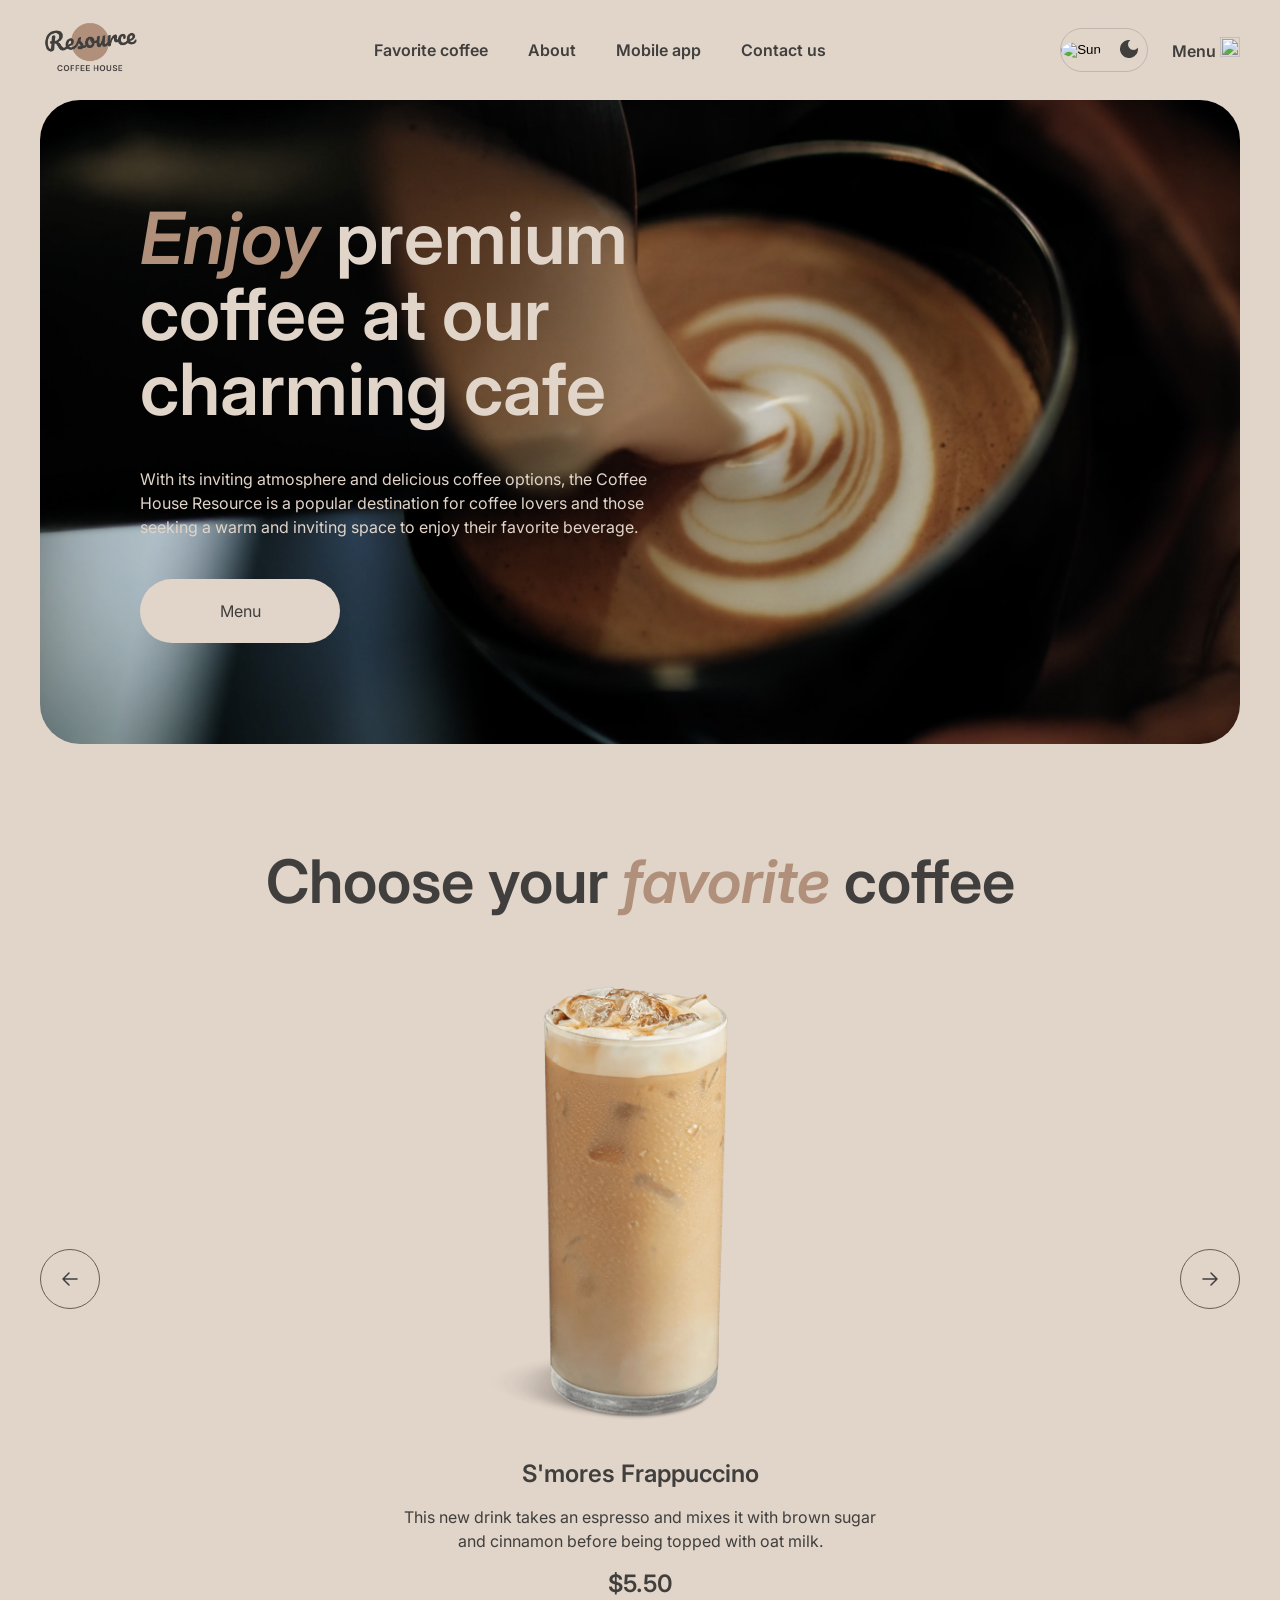
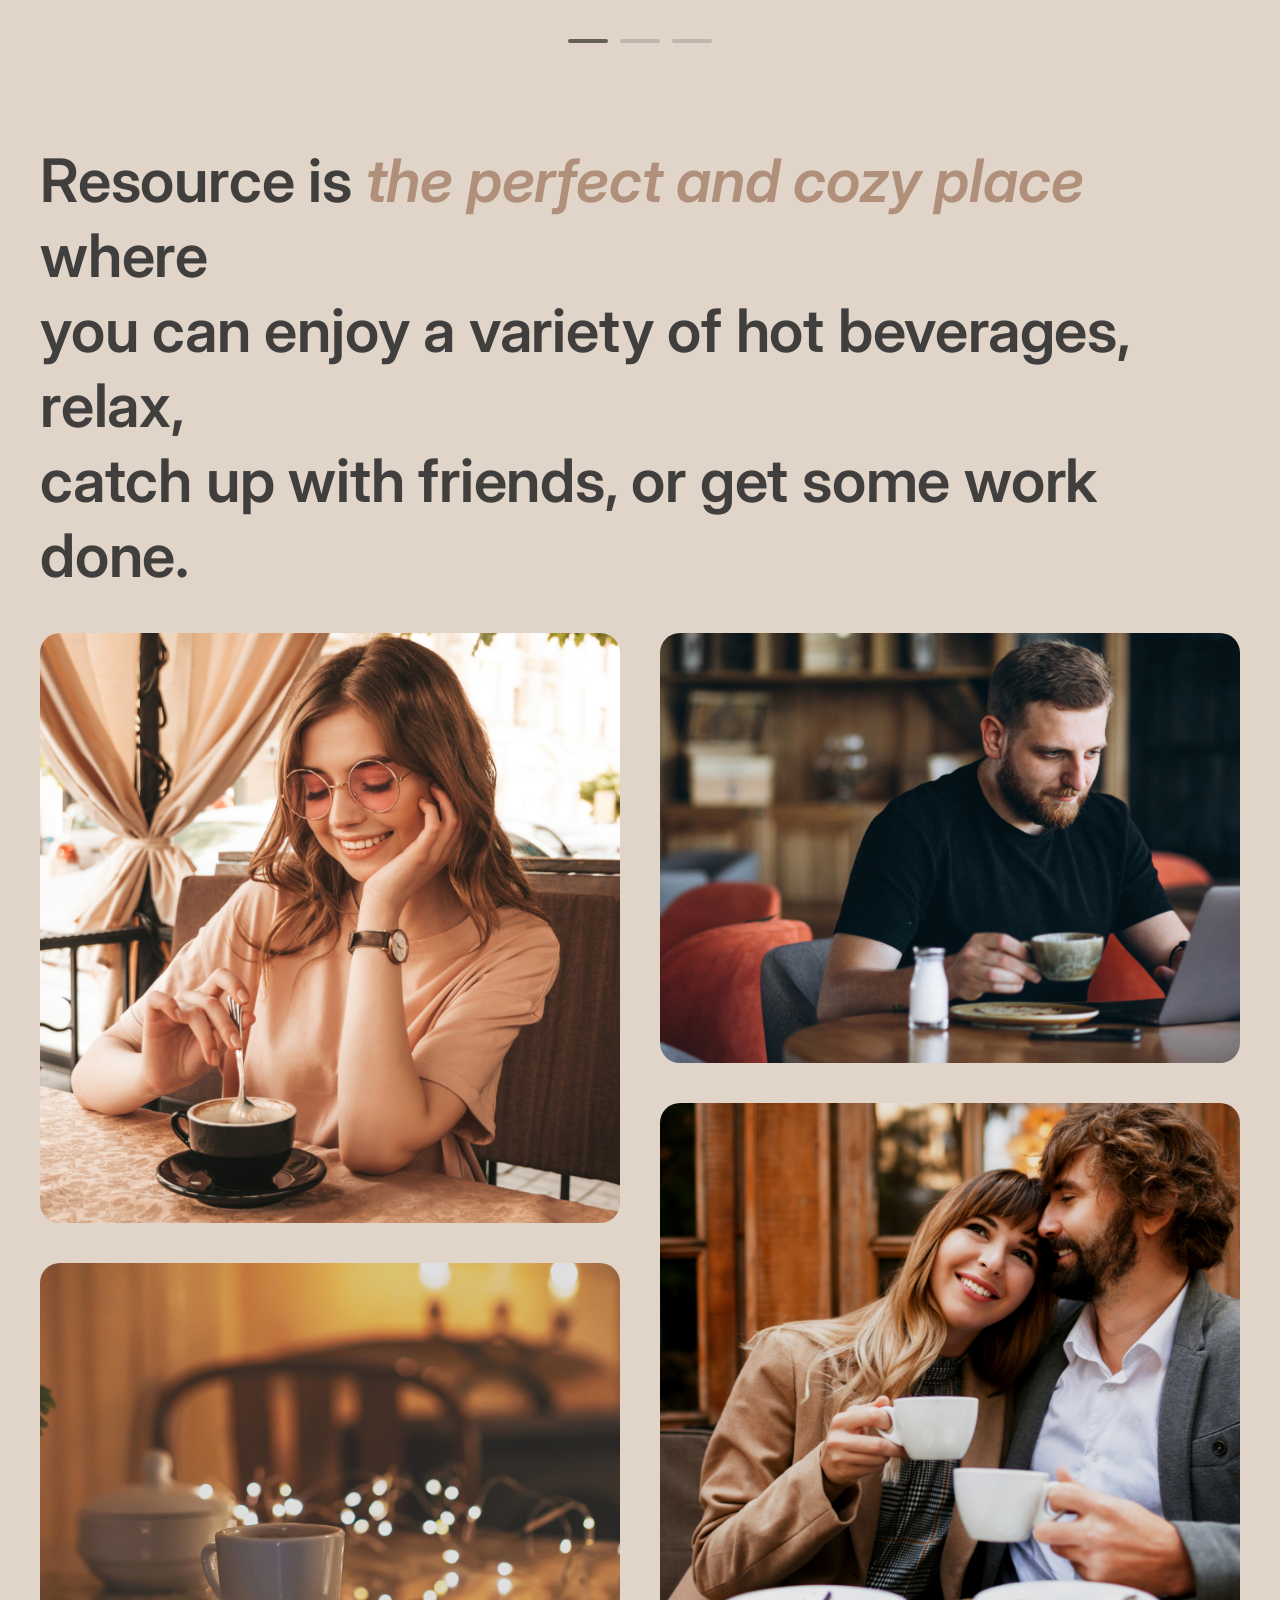
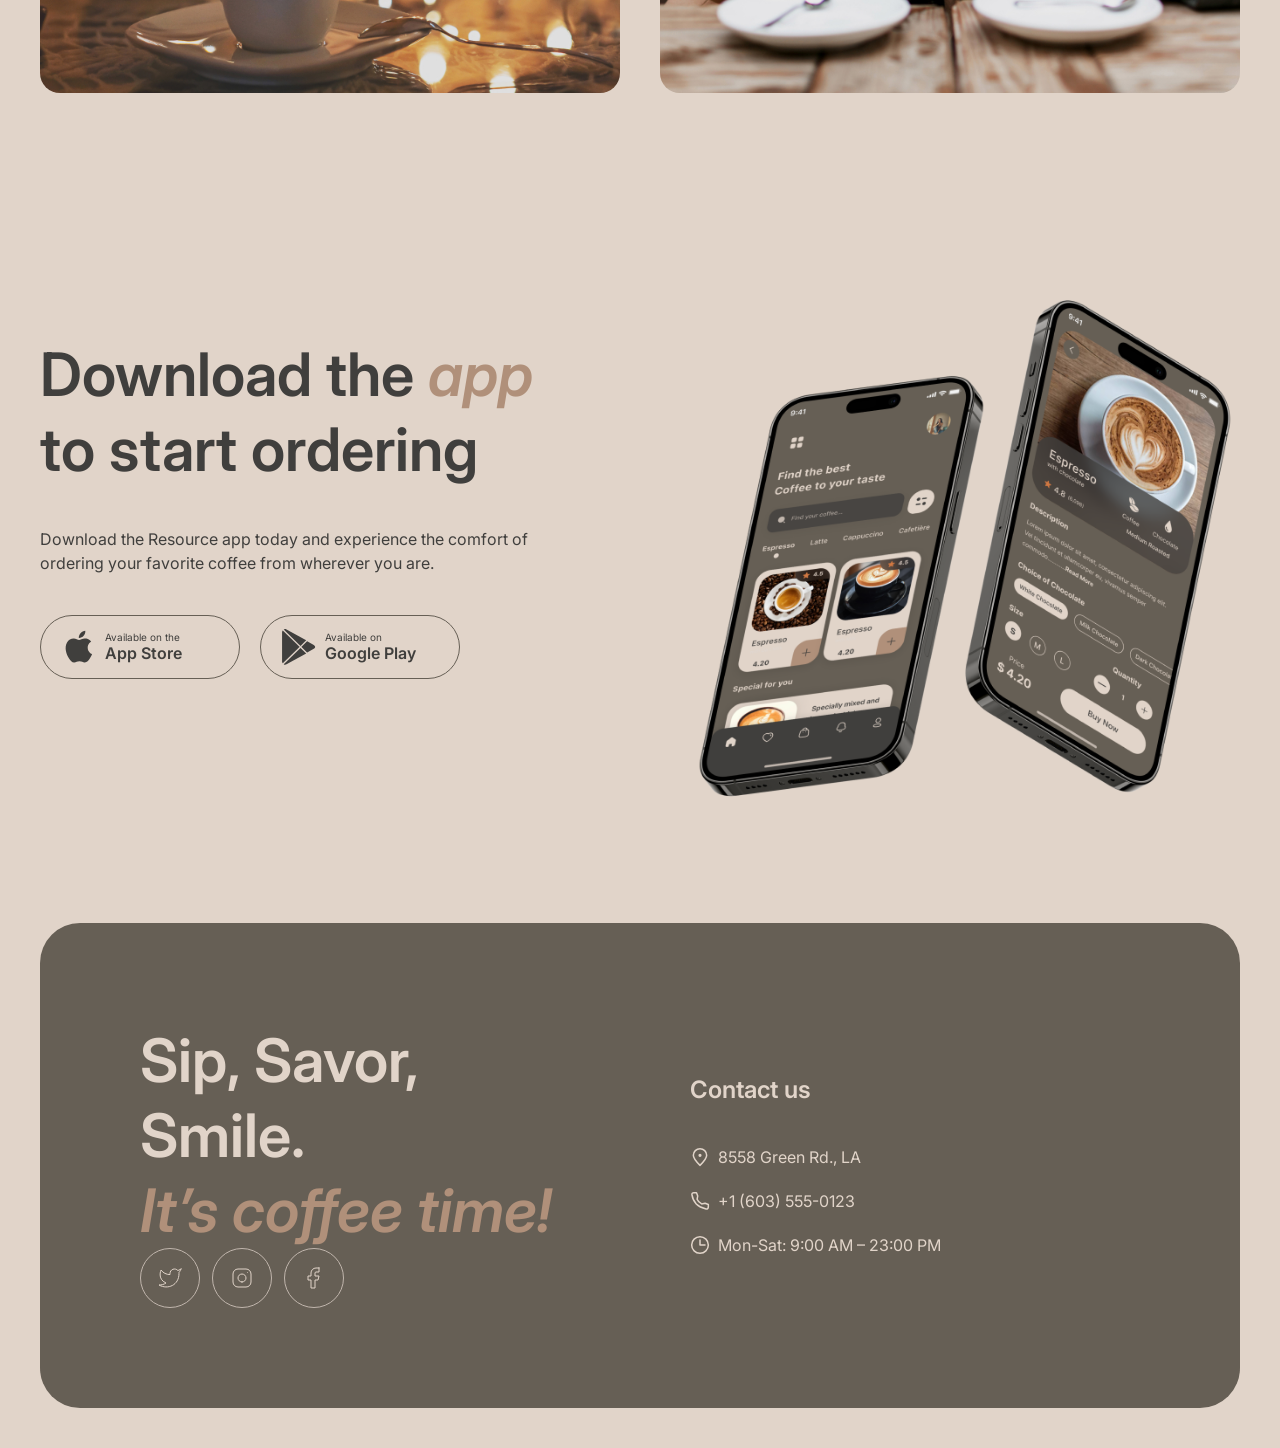
==== index.html @ 25ad3a17 "verstka, light & dark, 1440, 768, 380," ====
<!DOCTYPE html>
<html lang="en">
<head>
  <meta charset="UTF-8">
  <meta name="viewport" content="width=device-width, initial-scale=1.0">
  <link rel="preconnect" href="https://fonts.googleapis.com">
  <link rel="preconnect" href="https://fonts.gstatic.com" crossorigin>
  <link
    href="https://fonts.googleapis.com/css2?family=Inter:wght@300;400;500;600;700&display=swap"
    rel="stylesheet"
  >
  <link rel="stylesheet" href="style.css">
  <link rel="icon" href="assets/favicon.ico" type="image/x-icon">
  <title>Coffee House</title>
</head>

<body>
  <header class="header">
    <div class="container header__container">
      <a class="header__logo" href="#">
        <img src="assets/logo.png" alt="Coffee House logo">
      </a>

      <nav class="header__nav">
        <ul class="header__menu">
          <li class="header__menu-item">
            <a class="header__menu-link" href="#favorite">Favorite coffee</a>
          </li>
          <li class="header__menu-item">
            <a class="header__menu-link" href="#about">About</a>
          </li>
          <li class="header__menu-item">
            <a class="header__menu-link" href="#mobile-app">Mobile app</a>
          </li>
          <li class="header__menu-item">
            <a class="header__menu-link" href="#contacts">Contact us</a>
          </li>
        </ul>
      </nav>

      <div class="header__actions">
        <button class="theme-switcher" type="button" aria-label="Switch color theme">
          <span class="theme-switcher__sun">
            <img src="assets/sun.png" alt="Sun">
          </span>
          <span class="theme-switcher__moon">
            <img src="assets/moon.png" alt="Moon">
          </span>
        </button>

        <a class="menu-link" href="menu.html">
          <span>Menu</span>
          <span class="menu-link__icon">
            <img src="assets/coffee-cup.png" alt="">
          </span>
        </a>

        <button class="header__burger" type="button" aria-label="Toggle menu">
          <span class="header__burger-line"></span>
          <span class="header__burger-line"></span>
        </button>
      </div>
    </div>
  </header>

  <main>
    <div class="main_container">
      <section class="hero-section">
        <div class="hero-section__content">
          <h1 class="hero-section__title">
            <span class="hero-section__line">
              <span class="hero-section__accent">Enjoy</span> premium
            </span>
            <span class="hero-section__line">coffee at our</span>
            <span class="hero-section__line">charming cafe</span>
          </h1>

          <p class="hero-section__description">
            With its inviting atmosphere and delicious coffee options, the Coffee House
            Resource is a popular destination for coffee lovers and those seeking a warm
            and inviting space to enjoy their favorite beverage.
          </p>

          <a class="hero-section__button" href="#menu">
            <span class="hero-section__button-text">Menu</span>
            <span class="hero-section__button-icon">
              <img src="assets/coffee-cup.png" alt="">
            </span>
          </a>
        </div>
      </section>

      <section class="favorite-coffee" id="favorite">
        <h2 class="favorite-coffee__title">
          Choose your
          <span class="favorite-coffee__accent">favorite</span>
          coffee
        </h2>

        <div class="favorite-coffee__slider">
          <button
            class="favorite-coffee__arrow favorite-coffee__arrow--prev"
            type="button"
            aria-label="Previous coffee"
          >
            <svg
              class="favorite-coffee__arrow-icon"
              width="24"
              height="24"
              viewBox="0 0 24 24"
              fill="none"
              xmlns="http://www.w3.org/2000/svg"
              aria-hidden="true"
            >
              <path
                d="M19 12H5M11 18L5 12L11 6"
                stroke="currentColor"
                stroke-width="1.5"
                stroke-linecap="round"
                stroke-linejoin="round"
              />
            </svg>
          </button>

          <article class="favorite-coffee__card">
            <img
              class="favorite-coffee__image"
              src="assets/coffee-slider-1.png"
              alt="S'mores Frappuccino"
            >

            <div class="favorite-coffee__info">
              <h3 class="favorite-coffee__name">S'mores Frappuccino</h3>

              <p class="favorite-coffee__description">
                This new drink takes an espresso and mixes it with brown sugar and
                cinnamon before being topped with oat milk.
              </p>

              <p class="favorite-coffee__price">$5.50</p>
            </div>
          </article>

          <button
            class="favorite-coffee__arrow favorite-coffee__arrow--next"
            type="button"
            aria-label="Next coffee"
          >
            <svg
              class="favorite-coffee__arrow-icon"
              width="24"
              height="24"
              viewBox="0 0 24 24"
              fill="none"
              xmlns="http://www.w3.org/2000/svg"
              aria-hidden="true"
            >
              <path
                d="M5 12H19M13 18L19 12L13 6"
                stroke="currentColor"
                stroke-width="1.5"
                stroke-linecap="round"
                stroke-linejoin="round"
              />
            </svg>
          </button>
        </div>

        <div class="favorite-coffee__pagination">
          <button
            class="favorite-coffee__pagination-item favorite-coffee__pagination-item--active"
            type="button"
            aria-label="Show first coffee"
          ></button>
          <button
            class="favorite-coffee__pagination-item"
            type="button"
            aria-label="Show second coffee"
          ></button>
          <button
            class="favorite-coffee__pagination-item"
            type="button"
            aria-label="Show third coffee"
          ></button>
        </div>
      </section>

      <section class="about" id="about">
        <div class="container about__container">
          <h2 class="about__title">
            <span class="about__title-line">
              Resource is
              <span class="about__accent">the perfect and cozy place</span>
              where
            </span>
            <span class="about__title-line">
              you can enjoy a variety of hot beverages, relax,
            </span>
            <span class="about__title-line">
              catch up with friends, or get some work done.
            </span>
          </h2>

          <div class="about__gallery">
            <div class="about__column about__column--left">
              <div class="about__image-wrapper about__image-wrapper--large">
                <img
                  class="about__image"
                  src="assets/about-1.jpg"
                  alt="Woman enjoying coffee"
                >
              </div>

              <div class="about__image-wrapper about__image-wrapper--small">
                <img
                  class="about__image"
                  src="assets/about-2.jpg"
                  alt="Coffee cup on a table"
                >
              </div>
            </div>

            <div class="about__column about__column--right">
              <div class="about__image-wrapper about__image-wrapper--small">
                <img
                  class="about__image"
                  src="assets/about-3.jpg"
                  alt="Man enjoying coffee"
                >
              </div>

              <div class="about__image-wrapper about__image-wrapper--large">
                <img
                  class="about__image"
                  src="assets/about-4.jpg"
                  alt="People enjoying coffee"
                >
              </div>
            </div>
          </div>
        </div>
      </section>

      <section class="mobile-app" id="mobile-app">
        <div class="container mobile-app__container">
          <div class="mobile-app__content">
            <h2 class="mobile-app__title">
              <span class="mobile-app__title-line">
                Download the
                <span class="mobile-app__accent">app</span>
              </span>
              <span class="mobile-app__title-line">
                to start ordering
              </span>
            </h2>

            <p class="mobile-app__description">
              Download the Resource app today and experience the comfort of ordering
              your favorite coffee from wherever you are.
            </p>

            <div class="mobile-app__buttons">
              <a
                class="mobile-app__button"
                href="#"
                aria-label="Download Resource app on the App Store"
              >
                <span class="mobile-app__button-icon">
                  <img src="assets/app-store.svg" alt="">
                </span>

                <span class="mobile-app__button-text">
                  <span class="mobile-app__button-label">Available on the</span>
                  <span class="mobile-app__button-store">App Store</span>
                </span>
              </a>

              <a
                class="mobile-app__button"
                href="#"
                aria-label="Download Resource app on Google Play"
              >
                <span class="mobile-app__button-icon">
                  <img src="assets/google-play.svg" alt="">
                </span>

                <span class="mobile-app__button-text">
                  <span class="mobile-app__button-label">Available on</span>
                  <span class="mobile-app__button-store">Google Play</span>
                </span>
              </a>
            </div>
          </div>

          <div class="mobile-app__image-wrapper">
            <img
              class="mobile-app__image"
              src="assets/mobile-screens.png"
              alt="Resource Coffee House mobile app screens"
            >
          </div>
        </div>
      </section>
    </div>
  </main>

  <footer class="footer" id="contacts">
    <div class="container footer__container">
      <div class="footer__offer">
        <h2 class="footer__title">
          Sip, Savor, Smile.
          <span class="footer__accent">It’s coffee time!</span>
        </h2>

        <ul class="footer__socials">
          <li class="footer__social-item">
            <a
              class="footer__social-link"
              href="twitter.com"
              aria-label="Resource Coffee House on Twitter"
            >
              <img src="assets/twitter.svg" alt="">
            </a>
          </li>

          <li class="footer__social-item">
            <a
              class="footer__social-link"
              href="instagram.com"
              aria-label="Resource Coffee House on Instagram"
            >
              <img src="assets/instagram.svg" alt="">
            </a>
          </li>

          <li class="footer__social-item">
            <a
              class="footer__social-link"
              href="facebook.com"
              aria-label="Resource Coffee House on Facebook"
            >
              <img src="assets/facebook.svg" alt="">
            </a>
          </li>
        </ul>
      </div>

      <div class="footer__contacts">
        <h3 class="footer__contacts-title">Contact us</h3>

        <address class="footer__contacts-list">
          <a
            class="footer__contact-link"
            href="https://maps.google.com/?q=8558+Green+Rd,+LA"
            target="_blank"
            rel="noopener noreferrer"
          >
            <span class="footer__contact-icon">
              <img src="assets/pin-alt.svg" alt="">
            </span>
            <span>8558 Green Rd., LA</span>
          </a>

          <a class="footer__contact-link" href="tel:+16035550123">
            <span class="footer__contact-icon">
              <img src="assets/phone.svg" alt="">
            </span>
            <span>+1 (603) 555-0123</span>
          </a>

          <p class="footer__contact-link">
            <span class="footer__contact-icon">
              <img src="assets/clock.svg" alt="">
            </span>
            <span>Mon-Sat: 9:00 AM – 23:00 PM</span>
          </p>
        </address>
      </div>
    </div>
  </footer>

  <script src="main.js"></script>
</body>
</html>
---- style.css ----
* {
  margin: 0;
  padding: 0;
  box-sizing: border-box;
}
html {
  scroll-behavior: smooth;
}

body {
  font-family: "Inter", sans-serif;
  font-weight: 400;
  line-height: 1.5;
  color: #111;
  background-color: #E1D4C9;
  color: #403F3D;
  margin: 0 auto;
}
.header__logo img{
    width: 100px;
    height: 60px;

}
.header__container{
    max-width: 1360px;
    margin: 0 auto;
    display: flex;
    align-items: center;
    justify-content: space-between;
    min-height: 100px;
    gap: 16px;
}
.header__menu {
  display: flex;
  align-items: center;
  gap: 40px;
  margin: 0;
  padding: 0;
  list-style: none;
}
.header__menu-link, .menu-link {
  color: #403f3d;
  text-decoration: none;
  font-size: 16px;
  position: relative;
  font-weight: 600;
}
.header__menu-link::after,
.menu-link::after {
  position: absolute;
  bottom: -6px;
  left: 0;
  width: 100%;
  height: 2px;
  background-color: #403f3d;
  content: "";
  transform: scaleX(0);
  transform-origin: left;
  transition: transform 0.5s ease;
}

.header__menu-link:hover::after,
.menu-link:hover::after {
  transform: scaleX(1);
}
.header__actions{
    display: flex;
    justify-content: center;
    align-items: center;
    gap: 24px;
}
.theme-switcher__sun img, 
.theme-switcher__moon img{
    width: 36px;
    height: 36px;
    border-radius: 50%;
}
.theme-switcher{
    background-color: inherit;
    border-radius: 100px;
    border: 1px #C1B6AD solid;
    width: 88px;
    height: 44px;
    display: flex;
    justify-content: center;
    align-items: center;
    cursor: pointer;
    gap: 10px;
}
.theme-switcher:hover .theme-switcher__moon {
  background-color: #665f55;
  border-radius: 100px;
}
.menu-link__icon img {
  width: 20px;
  height: 20px;
  object-fit: contain;
}
.header__burger {
  display: none;
  width: 44px;
  height: 44px;
  padding: 10px;
  border: none;
  background-color: transparent;
  cursor: pointer;
}

.header__burger-line {
  display: block;
  width: 24px;
  height: 2px;
  margin: 5px 0;
  background-color: #403f3d;
  transition: transform 0.3s ease, opacity 0.3s ease;
}
@media (max-width: 1439px) {
     body {
    padding: 0 40px;
  }
}
@media (max-width: 768px) {
  body {
    padding-top: 30px;
  }

  .header__container {
    position: relative;
    min-height: 72px;
  }

  .header__nav {
    display: none;
  }

  .header__burger {
    display: block;
    width: 44px;
    height: 44px;
    padding: 0;
    border: 1px solid #665f55;
    border-radius: 50%;
    background-color: transparent;
    cursor: pointer;
  }

  .header__burger-line {
    display: block;
    width: 16px;
    height: 2px;
    margin: 4px auto;
    border-radius: 2px;
    background-color: #403f3d;
  }

  .header__actions {
    gap: 16px;
  }

  .header__nav.header__nav--open {
    position: absolute;
    display: block;
    top: 100%;
    z-index: 10;
    padding: 24px;
    background-color: #e1d4c9;
  }

  .header__menu {
    flex-direction: column;
    align-items: flex-start;
    gap: 20px;
  }

  .header__menu-link {
    font-size: 16px;
  }

  .menu-link {
    display: none;
  }
}

@media (max-width: 750px) {
  body {
    padding: 50px 16px 0;
  }
}

@media (max-width: 400px) {
  body {
    padding-top: 15px !important;
  }
}
.main_container{
    max-width: 1360px;
    margin: 0 auto;
}
.hero-section{
    background: url(assets/img-hero.jpg) ;
    max-width: 1360px;
    height: 644px;
    background-position: center;
  background-size: cover;
  background-repeat: no-repeat;
  border-radius: 40px;
}
.hero-section__content {
  max-width: 530px;
  padding-top: 100px;
  margin-left: 100px;
  color: #e1d4c9;
}
.hero-section__title {
  margin: 0 0 40px;
  font-size: 72px;
  font-weight: 600;
  line-height: 1.05;
}
.hero-section__line {
  display: block;
}

.hero-section__accent {
  color: #b0907a;
  font-style: italic;
}

.hero-section__description {
  max-width: 530px;
  margin: 0 0 40px;
  color: #e1d4c9;
  font-size: 16px;
  line-height: 1.5;
  letter-spacing: 0,2;
}

.hero-section__button {
  display: inline-flex;
  align-items: center;
  justify-content: center;
  min-width: 200px;
  min-height: 64px;
  padding: 0 24px;
  border-radius: 32px;
  color: #403f3d;
  background-color: #e1d4c9;
  font-size: 16px;
  text-decoration: none;
  transition: 0.3s ease;
}
.hero-section__button-icon {
  display: flex;
  align-items: center;
  justify-content: center;
  width: 0;
  opacity: 0;
  overflow: hidden;
  transition: width 0.3s ease, opacity 0.3s ease;
}

.hero-section__button-icon img {
  display: block;
  width: 22px;
  height: 20px;
  padding-left: 2px;
}

.hero-section__button:hover .hero-section__button-icon {
  width: 20px;
  opacity: 1;
}
@media (max-width: 768px) {
    .hero-section__content {
    padding-top: 100px;
    margin-left: 60px;
    }
}
@media (max-width: 630px) {
    .hero-section__content {
    padding-top: 60px;
    margin-left: 16px;
    }
    .hero-section__title{
    font-size: 58px;  
    }
}
@media (max-width: 440px) {
  .hero-section__title{
    font-size: 42px;  
  }
  .hero-section {
    height: 552px;
  }
  .main_container{
    padding-top: 10px;
  }

    
}
.favorite-coffee {
  padding: 100px 0;
}

.favorite-coffee__title {
  margin: 0 0 40px;
  color: #403f3d;
  font-size: 60px;
  font-weight: 600;
  line-height: 1.25;
  text-align: center;
}

.favorite-coffee__accent {
  color: #b0907a;
  font-style: italic;
}

.favorite-coffee__slider {
  display: flex;
  align-items: center;
  justify-content: space-between;
  width: 100%;
  max-width: 1360px;
  margin: 0 auto;
}

.favorite-coffee__card {
  flex-grow: 1;
  max-width: 480px;
  margin: 0 20px;
}

.favorite-coffee__card {
  display: flex;
  flex-direction: column;
  align-items: center;
  width: 480px;
  text-align: center;
}

.favorite-coffee__image {
  display: block;
  width: 480px;
  height: 480px;
  margin-bottom: 20px;
  object-fit: cover;
  border-radius: 50%;
}

.favorite-coffee__info {
  display: flex;
  flex-direction: column;
  align-items: center;
}

.favorite-coffee__name {
  margin: 0 0 16px;
  color: #403f3d;
  font-size: 24px;
  font-weight: 600;
  line-height: 1.25;
}

.favorite-coffee__description {
  max-width: 480px;
  margin: 0 0 16px;
  color: #403f3d;
  font-size: 16px;
  line-height: 1.5;
}

.favorite-coffee__price {
  margin: 0;
  color: #403f3d;
  font-size: 24px;
  font-weight: 600;
  line-height: 1.25;
}

.favorite-coffee__arrow {
  display: flex;
  align-items: center;
  justify-content: center;

  width: 60px;
  height: 60px;
  padding: 0;
  border: 1px solid #665f55;
  border-radius: 50%;
  color: #403f3d;
  background-color: transparent;
  cursor: pointer;

  transition: color 0.3s ease, background-color 0.3s ease;
}

.favorite-coffee__arrow:hover {
  color: #e1d4c9;
  background-color: #665f55;
}

.favorite-coffee__pagination {
  display: flex;
  justify-content: center;
  gap: 12px;
  margin-top: 40px;
}

.favorite-coffee__pagination-item {
  width: 40px;
  height: 4px;
  padding: 0;
  border: 0;
  border-radius: 100px;
  background-color: #c1b6ad;
  cursor: pointer;
}

.favorite-coffee__pagination-item--active {
  background-color: #665f55;
}
@media (max-width: 760px) {
  .favorite-coffee__arrow {
    display: none;
  }
  .favorite-coffee__title{
    font-size: 32px;
  }
  .favorite-coffee__image {
    display: block;
    width: 348px;
    height: 348px;
}
.favorite-coffee__slider {
    display: block;
  }
  .favorite-coffee__card {
    width: 100%;
    margin: 0 auto;
  }
}


.about__container {
  max-width: 1360px;
  margin: 0 auto;
}

.about__title {
  margin: 0 0 40px;
  color: #403f3d;
  font-size: 60px;
  font-weight: 600;
  line-height: 1.25;
  letter-spacing: -0.2px;
}

.about__title-line {
  display: block;
}

.about__accent {
  color: #b0907a;
  font-style: italic;
}

.about__gallery {
  display: grid;
  grid-template-columns: repeat(2, 1fr);
  gap: 40px;
}

.about__column {
  display: flex;
  flex-direction: column;
  gap: 40px;
}

.about__image-wrapper {
  overflow: hidden;
  border-radius: 20px;
}

.about__image-wrapper--large {
  height: 590px;
}

.about__image-wrapper--small {
  height: 430px;
}

.about__image {
  display: block;
  width: 100%;
  height: 100%;
  object-fit: cover;
  transition: transform 0.5s ease;
}

.about__image-wrapper:hover .about__image {
  transform: scale(1.1);
}
@media (max-width: 1000px) {
  .about__image-wrapper--small {
    display: none;
  }

  .about__gallery {
    grid-template-columns: 1fr;
    gap: 40px;
  }

  .about__column {
    gap: 0;
  }
  .about__image-wrapper--large {
    height: 590px;
  }
}
@media (max-width: 700px) {
  .about__title {
    font-size: 32px;
    letter-spacing: 0.55px;
  }
}
.mobile-app {
  padding: 100px 0;
}

.mobile-app__container {
  display: grid;
  grid-template-columns: minmax(0, 1fr) minmax(0, 1fr);
  align-items: center;
  gap: 100px;
}

.mobile-app__content {
  max-width: 630px;
}

.mobile-app__title {
  margin: 0 0 40px;
  color: #403f3d;
  font-size: 60px;
  font-weight: 600;
  line-height: 1.25;
}

.mobile-app__title-line {
  display: block;
}

.mobile-app__accent {
  color: #b0907a;
  font-style: italic;
}

.mobile-app__description {
  max-width: 630px;
  margin: 0 0 40px;
  color: #403f3d;
  font-size: 16px;
  line-height: 1.5;
}

.mobile-app__buttons {
  display: flex;
  flex-wrap: wrap;
  gap: 20px;
}

.mobile-app__button {
  display: flex;
  align-items: center;
  gap: 8px;

  width: 200px;
  min-height: 64px;
  padding: 12px 20px;

  border: 1px solid #665f55;
  border-radius: 100px;

  color: #403f3d;
  background-color: transparent;
  text-decoration: none;

  transition: color 0.3s ease, background-color 0.3s ease;
}

.mobile-app__button-icon {
  display: flex;
  flex: 0 0 36px;
  align-items: center;
  justify-content: center;
}

.mobile-app__button-icon img {
  display: block;
  width: 36px;
  height: 36px;
}

.mobile-app__button-text {
  display: flex;
  flex-direction: column;
  align-items: flex-start;
}

.mobile-app__button-label {
  font-size: 10px;
  line-height: 1.4;
}

.mobile-app__button-store {
  font-size: 16px;
  font-weight: 600;
  line-height: 1.2;
}

.mobile-app__image-wrapper {
  display: flex;
  align-items: flex-end;
  justify-content: center;
  min-height: 630px;
  overflow: hidden;
}

.mobile-app__image {
  display: block;
  width: 100%;
  max-width: 630px;
  height: auto;
  object-fit: contain;
}
.footer {
  padding: 0 0 40px;
}

.footer__container {
  display: grid;
  grid-template-columns: 1fr 1fr;
  gap: 100px;
  padding: 100px;
  border-radius: 40px;
  color: #e1d4c9;
  background-color: #665f55;
  max-width: 1360px;
  margin: 0 auto;
}

.footer__offer {
  display: flex;
  flex-direction: column;
  justify-content: space-between;
  min-height: 250px;
}

.footer__title {
  margin: 0;
  color: #e1d4c9;
  font-size: 60px;
  font-weight: 600;
  line-height: 1.25;
}

.footer__accent {
  display: block;
  color: #b0907a;
  font-style: italic;
}

.footer__socials {
  display: flex;
  gap: 12px;
  margin: 0;
  padding: 0;
  list-style: none;
}

.footer__social-link {
  display: flex;
  align-items: center;
  justify-content: center;

  width: 60px;
  height: 60px;
  border: 1px solid #c1b6ad;
  border-radius: 50%;
}

.footer__social-link img {
  width: 24px;
  height: 24px;
}

.footer__contacts {
  align-self: center;
}

.footer__contacts-title {
  margin: 0 0 40px;
  color: #e1d4c9;
  font-size: 24px;
  font-weight: 600;
  line-height: 1.25;
}

.footer__contacts-list {
  display: flex;
  flex-direction: column;
  gap: 20px;
  font-style: normal;
}

.footer__contact-link {
  display: flex;
  align-items: center;
  gap: 8px;

  margin: 0;
  color: #e1d4c9;
  font-size: 16px;
  font-style: normal;
  line-height: 1.5;
  text-decoration: none;
}

.footer__contact-icon {
  display: flex;
  flex: 0 0 20px;
  align-items: center;
  justify-content: center;
}
.mobile-app__button {
  transition: color 0.3s ease, background-color 0.3s ease;
}

.footer__contact-link {
  transition: text-decoration-color 0.3s ease;
}

.footer__social-link {
  transition: background-color 0.3s ease;
}

@media (max-width: 768px) {
  .footer__container {
    min-height: 600px;
    padding: 80px 40px;
    gap: 80px;
  }

  .footer__title {
    max-width: 600px;
  }

  .footer__socials {
    margin-top: 80px;
  }

  .footer__contacts-title {
    margin-bottom: 30px;
  }

  .footer__contacts-list {
    gap: 24px;
  }
}

@media (max-width: 1000px) {

  .mobile-app__container {
    grid-template-columns: 1fr;
    gap: 40px;
  }

  .mobile-app__content {
    max-width: 100%;
  }

  .mobile-app__image-wrapper {
    min-height: auto;
  }

  .mobile-app__image {
    display: block;
    width: 100%;
    max-width: 600px;
    margin: 0 auto;
  }

  .footer__container {
    grid-template-columns: 1fr;
    gap: 60px;
  }

  .footer__offer {
    min-height: auto;
    gap: 40px;
  }

  .footer__contacts {
    align-self: start;
  }
}

.footer__contact-icon img {
  display: block;
  width: 20px;
  height: 20px;
}
@media (max-width: 560px) {
  .mobile-app__title,
  .footer__title {
    font-size: 32px;
  }
  .footer__container {
    padding: 20px 16px;
}
}
@media (hover: hover) {
  .mobile-app__button:hover {
    color: #e1d4c9;
    background-color: #665f55;
  }
  .mobile-app__button:hover .mobile-app__button-icon img {
    filter: brightness(0) saturate(100%) invert(89%) sepia(13%)
      saturate(416%) hue-rotate(342deg) brightness(95%) contrast(88%);
  }

  .footer__contact-link:hover {
    text-decoration: underline;
    text-decoration-thickness: 1px;
    text-underline-offset: 4px;
  }

  .footer__social-link:hover {
    background-color: #e1d4c9;
  }
  .footer__social-link:hover img {
    filter: brightness(0) saturate(100%);
  }
}
@media (max-width: 768px) {
  .mobile-app__image {
    margin-top: 90px;
  }
}
.menu-page {
  padding: 60px 0 100px;
}

.container {
  max-width: 1360px;
  margin: 0 auto;
}

.menu-page__title {
  max-width: 800px;
  margin: 0 auto 40px;
  color: #403f3d;
  font-size: 60px;
  font-weight: 600;
  line-height: 1.25;
  text-align: center;
}

.menu-page__accent {
  color: #b0907a;
  font-style: italic;
}

.menu-page__tabs-wrapper {
  position: relative;
}

.menu-page__radio {
  position: absolute;
  width: 1px;
  height: 1px;
  margin: -1px;
  padding: 0;
  overflow: hidden;
  border: 0;
  clip: rect(0 0 0 0);
  clip-path: inset(50%);
  white-space: nowrap;
}

.menu-page__tabs {
  display: flex;
  justify-content: center;
  gap: 16px;
  margin-bottom: 40px;
}

.menu-page__tab {
  display: flex;
  align-items: center;
  gap: 8px;
  min-width: 110px;
  min-height: 48px;
  padding: 8px 16px;
  border: 1px solid #c1b6ad;
  border-radius: 100px;
  color: #403f3d;
  background-color: transparent;
  cursor: pointer;
  transition: color 0.3s ease, background-color 0.3s ease;
}

.menu-page__tab-icon {
  display: flex;
  flex-shrink: 0;
  align-items: center;
  justify-content: center;
  width: 28px;
  height: 28px;
  border-radius: 50%;
}

.menu-page__tab-icon img {
  display: block;
  width: 30px;
  height: 30px;
  object-fit: contain;
}

.menu-page__grid {
  display: none;
  grid-template-columns: repeat(4, 1fr);
  gap: 40px;
}

#coffee:checked ~ .menu-page__grid--coffee,
#tea:checked ~ .menu-page__grid--tea,
#dessert:checked ~ .menu-page__grid--dessert {
  display: grid;
}

#coffee:checked ~ .menu-page__tabs label[for="coffee"],
#tea:checked ~ .menu-page__tabs label[for="tea"],
#dessert:checked ~ .menu-page__tabs label[for="dessert"] {
  color: #e1d4c9;
  background-color: #665f55;
}

.product-card {
  overflow: hidden;
  border: 1px solid #c1b6ad;
  border-radius: 40px;
}

.product-card__image-wrapper {
  overflow: hidden;
  aspect-ratio: 1 / 1;
  border-radius: 40px;
}

.product-card__image {
  display: block;
  width: 100%;
  height: 100%;
  object-fit: cover;
  transition: transform 0.4s ease;
}

.product-card:hover .product-card__image {
  transform: scale(1.1);
}

.product-card__content {
  display: flex;
  flex-direction: column;
  min-height: 180px;
  padding: 20px;
}

.product-card__title {
  margin: 0 0 12px;
  color: #403f3d;
  font-size: 18px;
  font-weight: 600;
  line-height: 1.25;
}

.product-card__description {
  margin: 0 0 16px;
  color: #403f3d;
  font-size: 14px;
  line-height: 1.4;
}

.product-card__price {
  margin: auto 0 0;
  color: #403f3d;
  font-size: 18px;
  font-weight: 600;
}
@media (max-width: 1000px) {
  .menu-page__grid {
    grid-template-columns: repeat(2, 1fr);
    gap: 24px;
  }
}

@media (max-width: 700px) {
  .menu-page__title {
    font-size: 32px;
  }
}

@media (max-width: 560px) {

  .menu-page {
    padding: 40px 0 60px;
  }

  .menu-page__tabs {
    gap: 8px;
    margin-bottom: 24px;
  }

  .menu-page__tab {
    min-width: auto;
    padding: 8px 12px;
  }
}

@media (max-width: 380px) {

  .menu-page__title {
    margin-bottom: 24px;
    font-size: 28px;
  }

  .menu-page__tabs {
    justify-content: flex-start;
    overflow-x: auto;
  }

  .menu-page__grid {
    grid-template-columns: 1fr;
    gap: 16px;
  }

  .product-card,
  .product-card__image-wrapper {
    border-radius: 24px;
  }

  .product-card__content {
    min-height: auto;
  }
  .footer__container {
    padding: 60px 16px;
}
}
body {
  transition: background-color 0.1s ease, color 0.1s ease;
}

body.dark-theme {
  background-color: #292826;
  color: #e1d4c9;
}

body.dark-theme .header,
body.dark-theme .menu-page,
body.dark-theme .hero-section,
body.dark-theme .about,
body.dark-theme .favorite-coffee,
body.dark-theme .mobile-app {
  background-color: #292826;
}

body.dark-theme .header__menu-link,
body.dark-theme .menu-link,
body.dark-theme .hero-section__title,
body.dark-theme .hero-section__description,
body.dark-theme .favorite-coffee__title,
body.dark-theme .favorite-coffee__name,
body.dark-theme .favorite-coffee__description,
body.dark-theme .favorite-coffee__price,
body.dark-theme .about__title,
body.dark-theme .mobile-app__title,
body.dark-theme .mobile-app__description,
body.dark-theme .menu-page__title,
body.dark-theme .menu-page__tab,
body.dark-theme .product-card__title,
body.dark-theme .product-card__description,
body.dark-theme .product-card__price {
  color: #e1d4c9;
}

body.dark-theme .menu-page__tab,
body.dark-theme .product-card,
body.dark-theme .theme-switcher,
body.dark-theme .favorite-coffee__arrow,
body.dark-theme .mobile-app__button {
  border-color: #665f55;
}

body.dark-theme .theme-switcher__sun {
  background-color: transparent;
}

body.dark-theme .theme-switcher__moon {
  background-color: #665f55;
  border-radius: 50%;
}
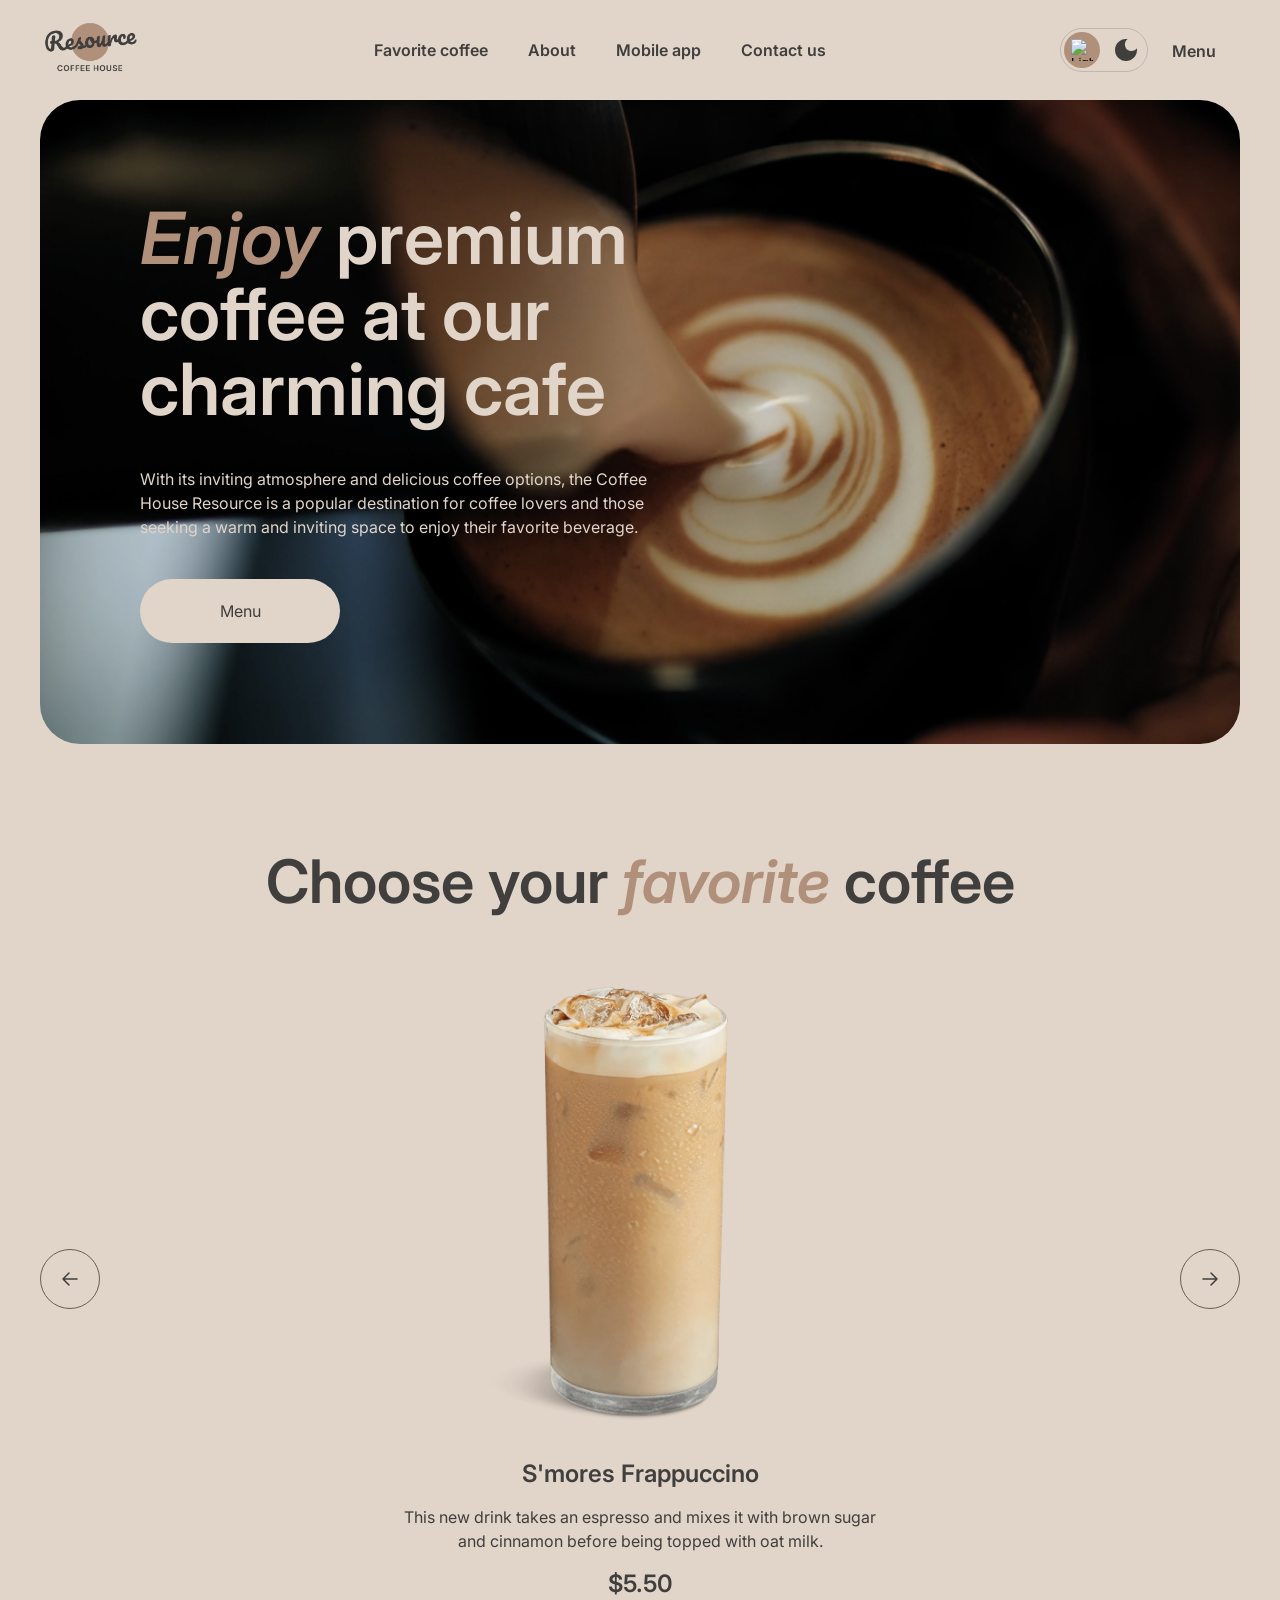
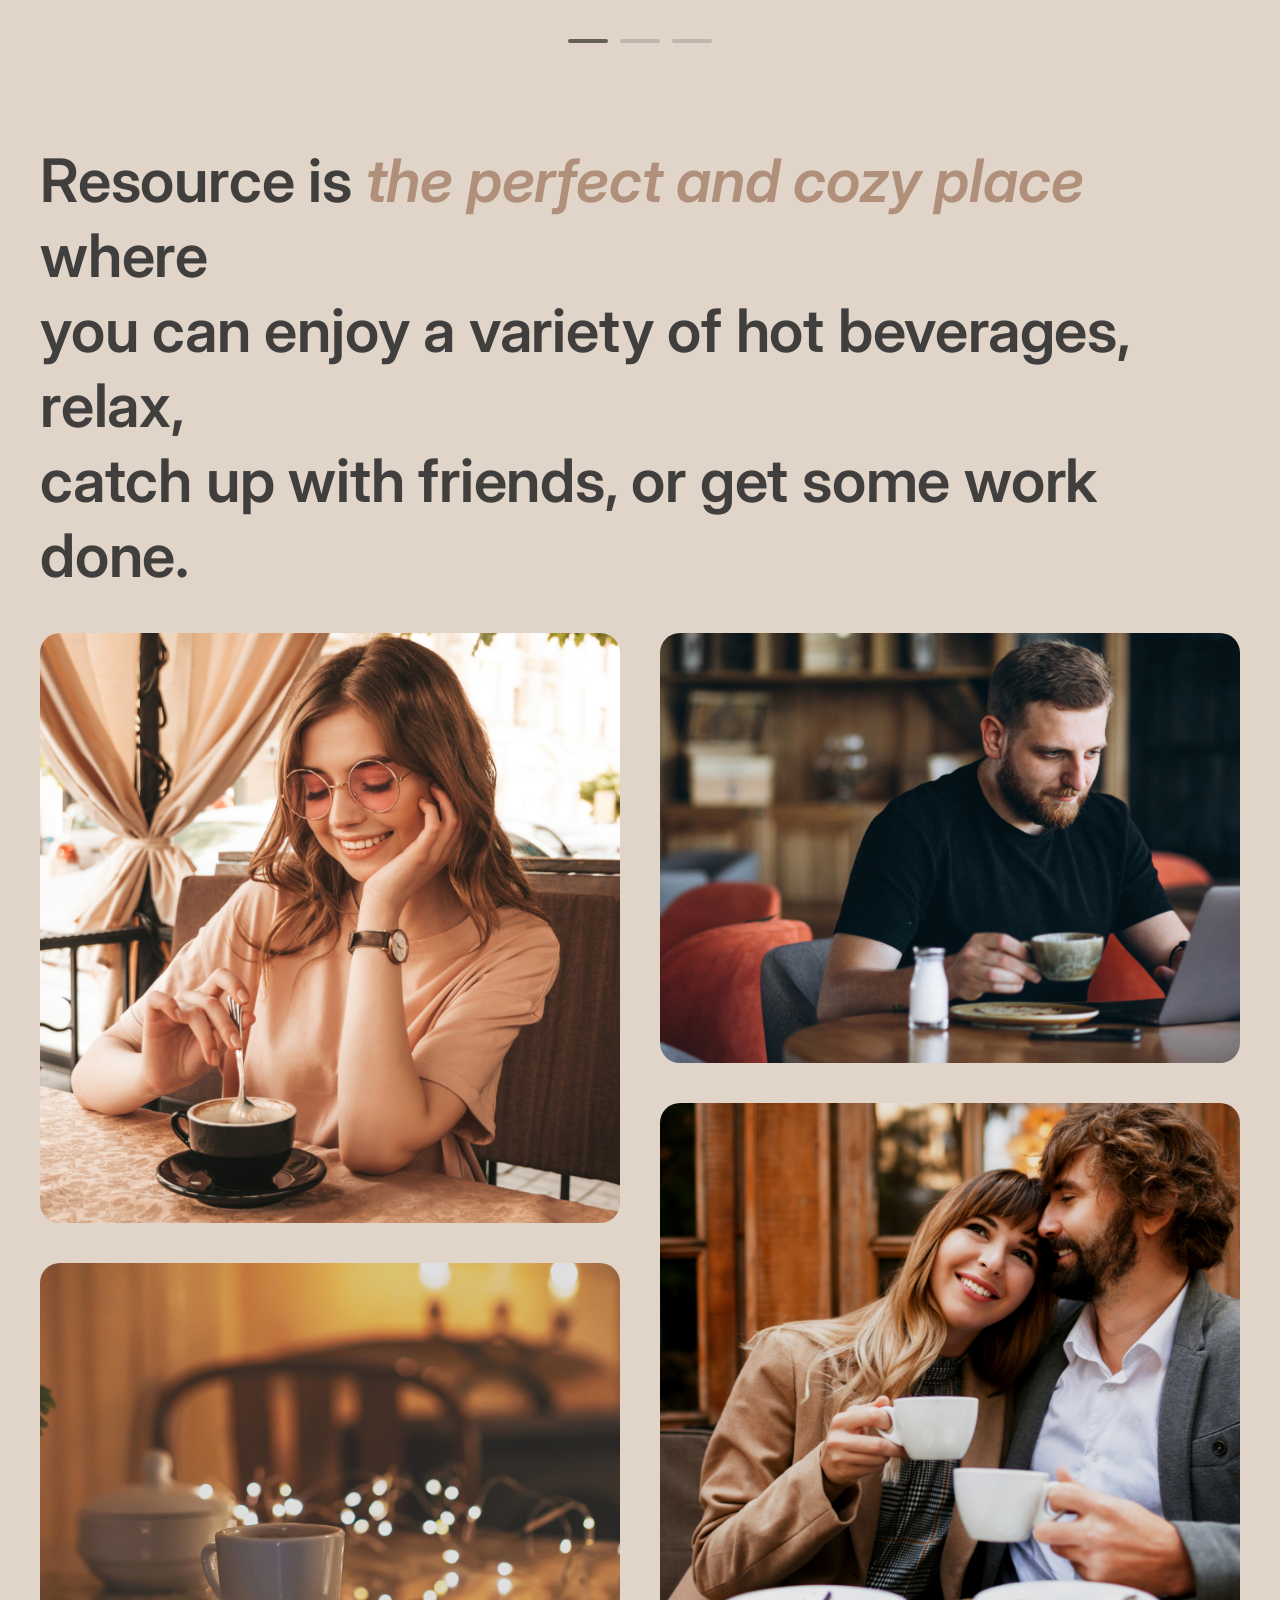
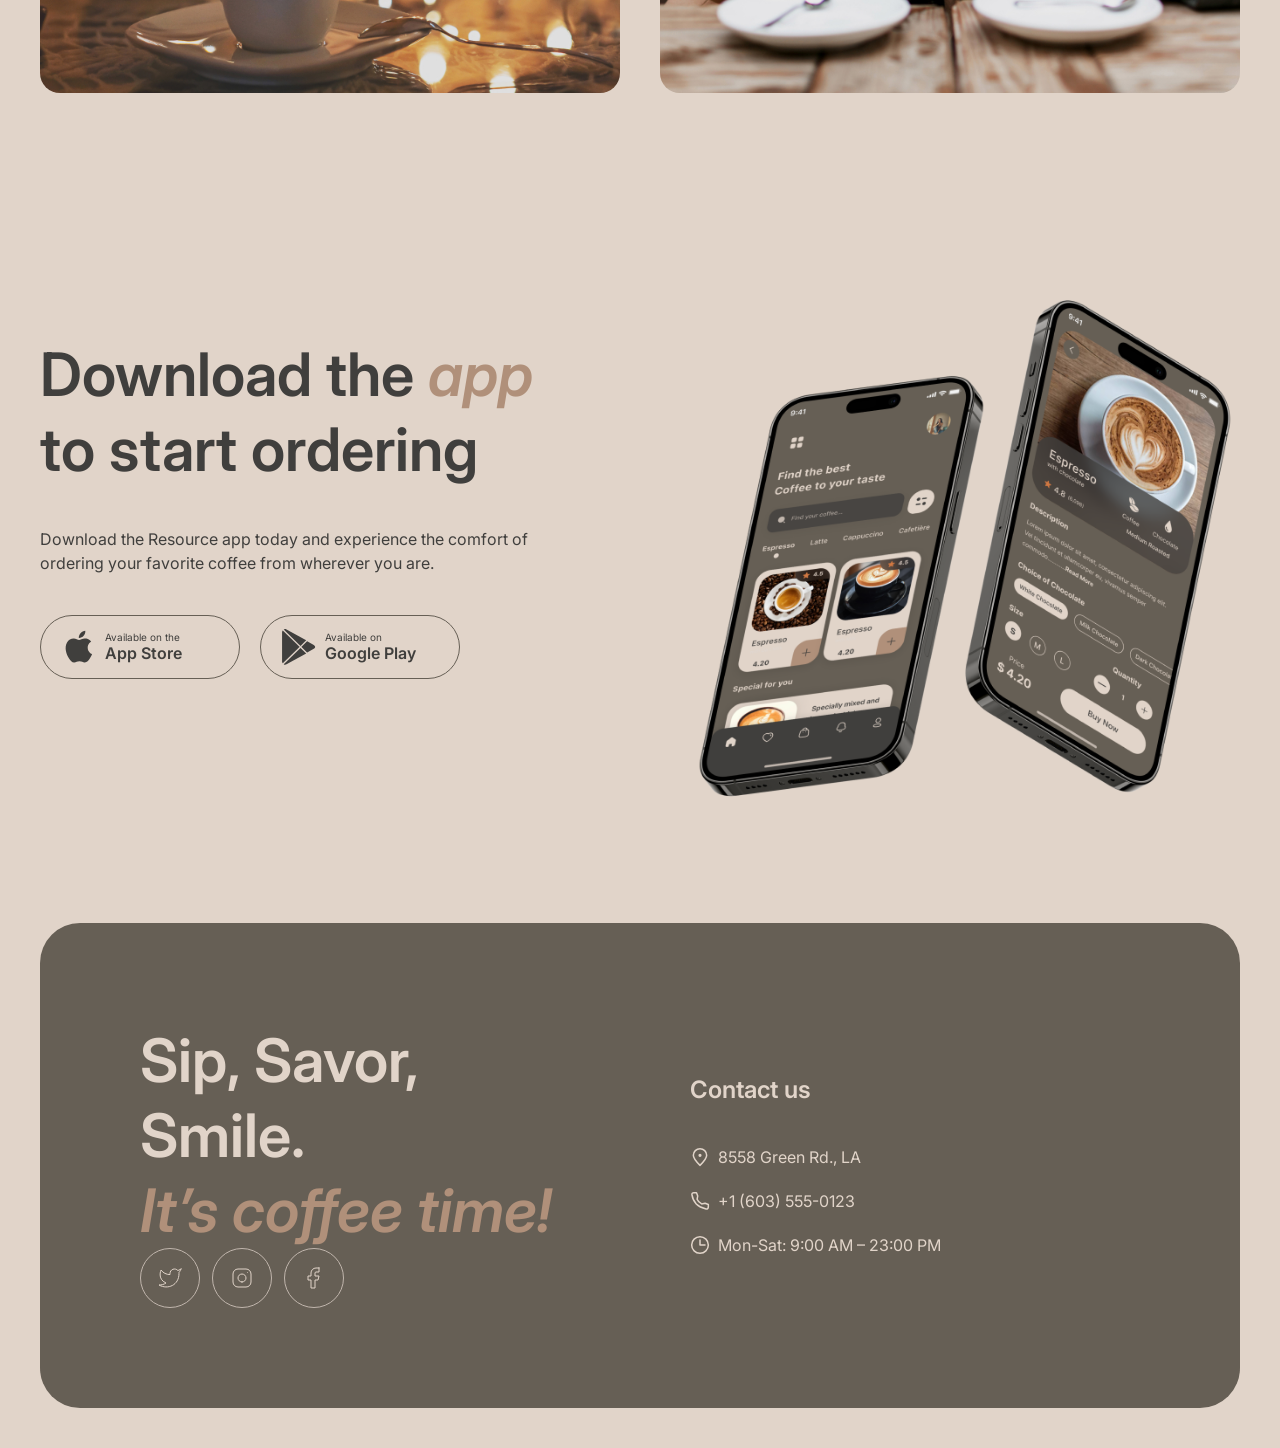
==== commit b5f2e27d: "feat: add slider and responsive modal window" ====
--- a/index.html
+++ b/index.html
@@ -15,53 +15,61 @@
 </head>
 
 <body>
-  <header class="header">
-    <div class="container header__container">
-      <a class="header__logo" href="#">
-        <img src="assets/logo.png" alt="Coffee House logo">
+<header class="header">
+  <div class="container header__container">
+    <a class="header__logo" href="#">
+      <img src="assets/logo.png" alt="Coffee House logo">
+    </a>
+
+    <nav class="header__nav">
+      <ul class="header__menu">
+        <li class="header__menu-item">
+          <a class="header__menu-link" href="#favorite">Favorite coffee</a>
+        </li>
+        <li class="header__menu-item">
+          <a class="header__menu-link" href="#about">About</a>
+        </li>
+        <li class="header__menu-item">
+          <a class="header__menu-link" href="#mobile-app">Mobile app</a>
+        </li>
+        <li class="header__menu-item">
+          <a class="header__menu-link" href="#contacts">Contact us</a>
+        </li>
+      </ul>
+
+      <a class="header__mobile-menu-link" href="menu.html">
+        <span>Menu</span>
+        <span class="menu-link__icon">
+          <img src="assets/coffee-cup.png" alt="">
+        </span>
       </a>
-
-      <nav class="header__nav">
-        <ul class="header__menu">
-          <li class="header__menu-item">
-            <a class="header__menu-link" href="#favorite">Favorite coffee</a>
-          </li>
-          <li class="header__menu-item">
-            <a class="header__menu-link" href="#about">About</a>
-          </li>
-          <li class="header__menu-item">
-            <a class="header__menu-link" href="#mobile-app">Mobile app</a>
-          </li>
-          <li class="header__menu-item">
-            <a class="header__menu-link" href="#contacts">Contact us</a>
-          </li>
-        </ul>
-      </nav>
-
-      <div class="header__actions">
+    </nav>
+
+    <div class="header__actions">
         <button class="theme-switcher" type="button" aria-label="Switch color theme">
           <span class="theme-switcher__sun">
-            <img src="assets/sun.png" alt="Sun">
+            <img src="assets/Sun.png" alt="Light theme">
           </span>
+
           <span class="theme-switcher__moon">
-            <img src="assets/moon.png" alt="Moon">
+            <img src="assets/Moon.svg" alt="Dark theme">
           </span>
         </button>
 
-        <a class="menu-link" href="menu.html">
-          <span>Menu</span>
-          <span class="menu-link__icon">
-            <img src="assets/coffee-cup.png" alt="">
-          </span>
-        </a>
-
-        <button class="header__burger" type="button" aria-label="Toggle menu">
-          <span class="header__burger-line"></span>
-          <span class="header__burger-line"></span>
-        </button>
-      </div>
+      <a class="menu-link" href="menu.html">
+        <span>Menu</span>
+        <span class="menu-link__icon">
+          <img src="assets/coffee-cup.png" alt="">
+        </span>
+      </a>
+
+      <button class="header__burger" type="button" aria-label="Toggle menu">
+        <span class="header__burger-line"></span>
+        <span class="header__burger-line"></span>
+      </button>
     </div>
-  </header>
+  </div>
+</header>
 
   <main>
     <div class="main_container">
--- a/style.css
+++ b/style.css
@@ -3,6 +3,7 @@
   padding: 0;
   box-sizing: border-box;
 }
+
 html {
   scroll-behavior: smooth;
 }
@@ -11,25 +12,26 @@
   font-family: "Inter", sans-serif;
   font-weight: 400;
   line-height: 1.5;
-  color: #111;
-  background-color: #E1D4C9;
-  color: #403F3D;
+  color: #403f3d;
+  background-color: #e1d4c9;
   margin: 0 auto;
 }
-.header__logo img{
-    width: 100px;
-    height: 60px;
-
-}
-.header__container{
-    max-width: 1360px;
-    margin: 0 auto;
-    display: flex;
-    align-items: center;
-    justify-content: space-between;
-    min-height: 100px;
-    gap: 16px;
-}
+
+.header__logo img {
+  width: 100px;
+  height: 60px;
+}
+
+.header__container {
+  max-width: 1360px;
+  margin: 0 auto;
+  display: flex;
+  align-items: center;
+  justify-content: space-between;
+  min-height: 100px;
+  gap: 16px;
+}
+
 .header__menu {
   display: flex;
   align-items: center;
@@ -38,15 +40,20 @@
   padding: 0;
   list-style: none;
 }
-.header__menu-link, .menu-link {
+
+.header__menu-link,
+.menu-link,
+.header__mobile-menu-link {
   color: #403f3d;
   text-decoration: none;
   font-size: 16px;
   position: relative;
   font-weight: 600;
 }
+
 .header__menu-link::after,
-.menu-link::after {
+.menu-link::after,
+.header__mobile-menu-link::after {
   position: absolute;
   bottom: -6px;
   left: 0;
@@ -60,42 +67,83 @@
 }
 
 .header__menu-link:hover::after,
-.menu-link:hover::after {
+.menu-link:hover::after,
+.header__mobile-menu-link:hover::after {
   transform: scaleX(1);
 }
-.header__actions{
-    display: flex;
-    justify-content: center;
-    align-items: center;
-    gap: 24px;
-}
-.theme-switcher__sun img, 
-.theme-switcher__moon img{
-    width: 36px;
-    height: 36px;
-    border-radius: 50%;
-}
-.theme-switcher{
-    background-color: inherit;
-    border-radius: 100px;
-    border: 1px #C1B6AD solid;
-    width: 88px;
-    height: 44px;
-    display: flex;
-    justify-content: center;
-    align-items: center;
-    cursor: pointer;
-    gap: 10px;
-}
-.theme-switcher:hover .theme-switcher__moon {
-  background-color: #665f55;
+
+.header__actions {
+  display: flex;
+  justify-content: center;
+  align-items: center;
+  gap: 24px;
+}
+
+/* Theme switcher */
+
+.theme-switcher {
+  width: 88px;
+  height: 44px;
+  padding: 3px;
+  display: flex;
+  align-items: center;
+  justify-content: space-between;
+  border: 1px solid #c1b6ad;
   border-radius: 100px;
-}
+  background-color: transparent;
+  cursor: pointer;
+}
+
+.theme-switcher__sun,
+.theme-switcher__moon {
+  width: 36px;
+  height: 36px;
+  display: flex;
+  align-items: center;
+  justify-content: center;
+  border-radius: 50%;
+  transition: background-color 0.3s ease;
+}
+
+.theme-switcher__sun img,
+.theme-switcher__moon img {
+  width: 22px;
+  height: 22px;
+  object-fit: contain;
+}
+
+/* Light theme */
+
+.theme-switcher__sun {
+  background-color: #B0907A;
+}
+
+.theme-switcher__moon {
+  background-color: transparent;
+}
+
+/* Dark theme */
+
+.dark-theme .theme-switcher__sun {
+  background-color: transparent;
+}
+
+.dark-theme .theme-switcher__moon {
+  background-color: #B0907A;
+}
+
 .menu-link__icon img {
   width: 20px;
   height: 20px;
   object-fit: contain;
 }
+
+.header__mobile-menu-link {
+  display: none;
+}
+
+/* Burger */
+
 .header__burger {
   display: none;
   width: 44px;
@@ -114,11 +162,50 @@
   background-color: #403f3d;
   transition: transform 0.3s ease, opacity 0.3s ease;
 }
+
+.header__burger--active .header__burger-line:first-child {
+  transform: translateY(3px) rotate(45deg);
+}
+
+.header__burger--active .header__burger-line:last-child {
+  transform: translateY(-3px) rotate(-45deg);
+}
+
+/* Dark theme */
+
+.dark-theme body {
+  background-color: #403f3d;
+  color: #e1d4c9;
+}
+
+.dark-theme .header__menu-link,
+.dark-theme .menu-link,
+.dark-theme .header__mobile-menu-link {
+  color: #e1d4c9;
+}
+
+.dark-theme .header__menu-link::after,
+.dark-theme .menu-link::after,
+.dark-theme .header__mobile-menu-link::after {
+  background-color: #e1d4c9;
+}
+
+.dark-theme .header__burger {
+  border-color: #c1b6ad;
+}
+
+.dark-theme .header__burger-line {
+  background-color: #e1d4c9;
+}
+
+/* Tablet / Mobile */
+
 @media (max-width: 1439px) {
-     body {
+  body {
     padding: 0 40px;
   }
 }
+
 @media (max-width: 768px) {
   body {
     padding-top: 30px;
@@ -159,25 +246,57 @@
 
   .header__nav.header__nav--open {
     position: absolute;
-    display: block;
     top: 100%;
+    left: 50%;
+    width: 768px;
+    height: 900px;
+    transform: translateX(-50%);
     z-index: 10;
-    padding: 24px;
+
+    display: flex;
+    flex-direction: column;
+    justify-content: center;
+    align-items: center;
+
     background-color: #e1d4c9;
   }
 
   .header__menu {
+    display: flex;
     flex-direction: column;
-    align-items: flex-start;
-    gap: 20px;
+    align-items: center;
+    gap: 40px;
   }
 
   .header__menu-link {
-    font-size: 16px;
+    font-size: 32px;
+  }
+
+  .header__mobile-menu-link {
+    display: flex;
+    align-items: center;
+    gap: 8px;
+    margin-top: 100px;
+    font-size: 32px;
+  }
+
+  .header__mobile-menu-link .menu-link__icon img {
+    width: 32px;
+    height: 32px;
   }
 
   .menu-link {
     display: none;
+  }
+
+  .dark-theme .header__nav.header__nav--open {
+    background-color: #403f3d;
+  }
+}
+
+@media (max-width: 380px) {
+  .header__nav.header__nav--open {
+    height: 700px;
   }
 }
 
@@ -817,7 +936,7 @@
     font-size: 32px;
   }
   .footer__container {
-    padding: 20px 16px;
+    padding: 60px 16px;
 }
 }
 @media (hover: hover) {
@@ -1110,4 +1229,572 @@
 body.dark-theme .theme-switcher__moon {
   background-color: #665f55;
   border-radius: 50%;
+}
+
+
+
+.modal {
+  position: fixed;
+  inset: 0;
+  z-index: 100;
+  display: none;
+  align-items: center;
+  justify-content: center;
+}
+
+.modal--open {
+  display: flex;
+}
+
+.modal__overlay {
+  position: absolute;
+  inset: 0;
+  z-index: 0;
+  background-color: rgba(64, 63, 61, 0.8);
+}
+
+.modal__content {
+  position: relative;
+  z-index: 1;
+
+  width: 800px;
+  height: 504px;
+  padding: 16px;
+
+  display: flex;
+  gap: 20px;
+
+  border-radius: 40px;
+  background-color: #e1d4c9;
+}
+
+.modal__image-wrapper {
+  width: 310px;
+  height: 310px;
+  flex-shrink: 0;
+  overflow: hidden;
+  border-radius: 24px;
+}
+
+.modal__image {
+  width: 100%;
+  height: 100%;
+  object-fit: cover;
+}
+
+.modal__info {
+  padding: 3px 16px 0 0;
+}
+
+.modal__title {
+  margin: 0 0 12px;
+  font-size: 24px;
+  line-height: 1.25;
+  color: #403f3d;
+}
+
+.modal__description {
+  margin: 0;
+  font-size: 16px;
+  line-height: 1.5;
+  color: #403f3d;
+}
+
+.modal__price {
+  font-size: 24px;
+  font-weight: 600;
+}
+
+.modal__close {
+  position: absolute;
+  top: 16px;
+  right: 16px;
+  z-index: 2;
+
+  width: 44px;
+  height: 44px;
+
+  border: 1px solid #403f3d;
+  border-radius: 50%;
+  background-color: transparent;
+  color: #403f3d;
+
+  font-size: 28px;
+  line-height: 1;
+  cursor: pointer;
+}
+
+
+.modal__size {
+  margin-top: 20px;
+}
+
+.modal__size-title {
+  margin: 0 0 8px;
+  font-size: 16px;
+  color: #403f3d;
+}
+
+.modal__sizes {
+  display: flex;
+  gap: 8px;
+}
+
+.modal__size-button {
+  width: 117px;
+  height: 46px;
+  padding: 7px 12px 7px 8px;
+
+  display: flex;
+  align-items: center;
+  gap: 8px;
+
+  border: 1px solid #c1b6ad;
+  border-radius: 100px;
+  background-color: transparent;
+
+  color: #403f3d;
+  font-size: 18px;
+  cursor: pointer;
+  white-space: nowrap;
+}
+
+.modal__size-circle {
+  width: 30px;
+  height: 30px;
+  flex-shrink: 0;
+
+  display: flex;
+  align-items: center;
+  justify-content: center;
+
+  border-radius: 50%;
+  background-color: #c1b6ad;
+
+  color: #403f3d;
+  font-size: 15px;
+}
+
+.modal__size-button--active {
+  border-color: #665f55;
+  background-color: #665f55;
+  color: #e1d4c9;
+}
+
+.modal__size-button--active .modal__size-circle {
+  background-color: #e1d4c9;
+  color: #403f3d;
+}
+
+.modal__size-volume {
+  font-family: "Inter", sans-serif;
+  font-size: 16px;
+  color: #403f3d;
+}
+
+.modal__size-button--active .modal__size-volume {
+  color: #e1d4c9;
+}
+
+
+
+.modal__additives {
+  margin-top: 20px;
+}
+
+.modal__additives-title {
+  margin: 0 0 8px;
+  font-size: 16px;
+  color: #403f3d;
+}
+
+.modal__additives-list {
+  display: flex;
+  gap: 8px;
+}
+
+.modal__additive-button {
+  width: 108px;
+  height: 46px;
+  padding: 7px 12px 7px 8px;
+  display: flex;
+  align-items: center;
+  gap: 8px;
+  border: 1px solid #c1b6ad;
+  border-radius: 100px;
+  background-color: transparent;
+  color: #403f3d;
+  font-size: 16px;
+  cursor: pointer;
+  white-space: nowrap;
+}
+
+.modal__additive-button--large {
+  width: 141px;
+}
+
+.modal__additive-circle {
+  width: 30px;
+  height: 30px;
+  flex-shrink: 0;
+  display: flex;
+  align-items: center;
+  justify-content: center;
+  border-radius: 50%;
+  background-color: #c1b6ad;
+  color: #403f3d;
+  font-size: 16px;
+}
+
+.modal__additive-name {
+  font-family: "Inter", sans-serif;
+  font-size: 16px;
+  color: #403f3d;
+}
+
+.modal__additive-button--active {
+  border-color: #665f55;
+  background-color: #665f55;
+  color: #e1d4c9;
+}
+
+.modal__additive-button--active .modal__additive-circle {
+  background-color: #e1d4c9;
+  color: #403f3d;
+}
+
+.modal__additive-button--active .modal__additive-name {
+  color: #e1d4c9;
+}
+
+.modal__total {
+  margin-top: 16px;
+  display: flex;
+  align-items: center;
+  justify-content: space-between;
+}
+
+.modal__total-title,
+.modal__total-price {
+  font-size: 24px;
+  color: #403f3d;
+}
+
+.modal__total-title {
+  font-weight: 600;
+}
+
+.modal__total-price {
+  font-weight: 600;
+}
+
+.modal__divider {
+  width: 438px;
+  height: 1px;
+  margin-top: 20px;
+  background-color: #403f3d;
+}
+
+.modal__notice {
+  margin-top: 10px;
+  display: flex;
+  align-items: flex-start;
+  gap: 12px;
+}
+
+.modal__notice-icon {
+  width: 16px;
+  height: 16px;
+  flex-shrink: 0;
+  object-fit: contain;
+}
+
+.modal__notice-text {
+  margin: 0;
+  font-size: 10px;
+  line-height: 1.5;
+  color: #403f3d;
+}
+
+.modal__close-button {
+  width: 438px;
+  height: 44px;
+  margin-top: 25px;
+  border: 1px solid #403f3d;
+  border-radius: 100px;
+  background-color: transparent;
+  color: #403f3d;
+  font-size: 16px;
+  cursor: pointer;
+}
+
+.modal__close-button:hover {
+  border-color: #665f55;
+  background-color: #665f55;
+  color: #e1d4c9;
+}
+
+
+
+
+
+
+
+body.dark-theme .modal__content {
+  background-color: #403f3d;
+}
+
+body.dark-theme .modal__title,
+body.dark-theme .modal__description,
+body.dark-theme .modal__size-title,
+body.dark-theme .modal__size-volume,
+body.dark-theme .modal__additives-title,
+body.dark-theme .modal__additive-name,
+body.dark-theme .modal__total-title,
+body.dark-theme .modal__total-price,
+body.dark-theme .modal__notice-text {
+  color: #e1d4c9;
+}
+
+body.dark-theme .modal__close {
+  border-color: #665f55;
+  color: #e1d4c9;
+}
+
+body.dark-theme .modal__size-button,
+body.dark-theme .modal__additive-button {
+  border-color: #665f55;
+  color: #e1d4c9;
+}
+
+body.dark-theme .modal__size-circle,
+body.dark-theme .modal__additive-circle {
+  background-color: #665f55;
+  color: #403f3d;
+}
+
+body.dark-theme .modal__size-button--active,
+body.dark-theme .modal__additive-button--active {
+  border-color: #292826;
+  background-color: #292826;
+  color: #e1d4c9;
+}
+
+body.dark-theme .modal__size-button--active .modal__size-circle,
+body.dark-theme .modal__additive-button--active .modal__additive-circle {
+  background-color: #403f3d;
+  color: #e1d4c9;
+}
+
+body.dark-theme .modal__size-button--active .modal__size-volume,
+body.dark-theme .modal__additive-button--active .modal__additive-name {
+  color: #e1d4c9;
+}
+
+body.dark-theme .modal__divider {
+  background-color: #665f55;
+}
+
+body.dark-theme .modal__close-button {
+  border-color: #665f55;
+  color: #e1d4c9;
+}
+
+body.dark-theme .modal__close-button:hover {
+  border-color: #403f3d;
+  background-color: #292826;
+  color: #e1d4c9;
+}
+
+
+@media (max-width: 768px) {
+  .modal__content {
+    width: 688px;
+    height: 626px;
+    gap: 20px;
+  }
+
+  .modal__image-wrapper {
+    width: 310px;
+    height: 310px;
+  }
+
+  .modal__info {
+    padding: 3px 16px 0 0;
+  }
+
+  .modal__title {
+    font-size: 24px;
+  }
+
+  .modal__description {
+    font-size: 16px;
+  }
+
+  .modal__size-title {
+    font-size: 16px;
+  }
+
+  .modal__sizes {
+    width: 242px;
+    display: grid;
+    grid-template-columns: 117px 117px;
+    gap: 8px;
+  }
+
+  .modal__size-button {
+    width: 117px;
+    height: 46px;
+  }
+
+  .modal__additives-title {
+    font-size: 16px;
+  }
+
+  .modal__additives-list {
+    width: 258px;
+    display: grid;
+    grid-template-columns: 108px 141px;
+    gap: 8px;
+  }
+
+  .modal__additive-button {
+    width: 108px;
+    height: 46px;
+  }
+
+  .modal__additive-button--large {
+    width: 141px;
+  }
+
+  .modal__total-title,
+  .modal__total-price {
+    font-size: 24px;
+  }
+
+  .modal__divider {
+    width: 326px;
+  }
+
+  .modal__notice {
+    width: 326px;
+  }
+
+  .modal__notice-icon {
+    width: 16px;
+    height: 16px;
+  }
+
+  .modal__notice-text {
+    font-size: 10px;
+  }
+
+  .modal__close-button {
+    width: 326px;
+    height: 44px;
+    font-size: 16px;
+  }
+}
+
+@media (max-width: 380px) {
+  .modal__content {
+    width: 342px;
+    height: 626px;
+    padding: 16px;
+    display: block;
+  }
+
+  .modal__image-wrapper {
+    display: none;
+  }
+
+  .modal__info {
+    width: 310px;
+    padding: 3px 0 0;
+  }
+
+  .modal__title {
+    margin-bottom: 12px;
+    font-size: 24px;
+    text-align: left;
+  }
+
+  .modal__description {
+    font-size: 16px;
+    text-align: left;
+  }
+
+  .modal__size {
+    margin-top: 20px;
+  }
+
+  .modal__size-title {
+    font-size: 16px;
+  }
+
+  .modal__sizes {
+    width: 242px;
+    display: grid;
+    grid-template-columns: 117px 117px;
+    gap: 8px;
+  }
+
+  .modal__size-button {
+    width: 117px;
+    height: 46px;
+  }
+
+  .modal__additives {
+    margin-top: 20px;
+  }
+
+  .modal__additives-title {
+    font-size: 16px;
+  }
+
+  .modal__additives-list {
+    width: 290px;
+    display: grid;
+    grid-template-columns: 141px 141px;
+    gap: 8px;
+  }
+
+  .modal__additive-button {
+    width: 108px;
+    height: 46px;
+  }
+
+  .modal__additive-button--large {
+    width: 141px;
+  }
+
+  .modal__total {
+    margin-top: 16px;
+  }
+
+  .modal__total-title,
+  .modal__total-price {
+    font-size: 24px;
+  }
+
+  .modal__divider {
+    width: 310px;
+    margin-top: 20px;
+  }
+
+  .modal__notice {
+    width: 310px;
+    margin-top: 10px;
+  }
+
+  .modal__notice-text {
+    font-size: 10px;
+  }
+
+  .modal__close-button {
+    width: 310px;
+    height: 44px;
+    margin-top: 25px;
+    font-size: 16px;
+  }
 }
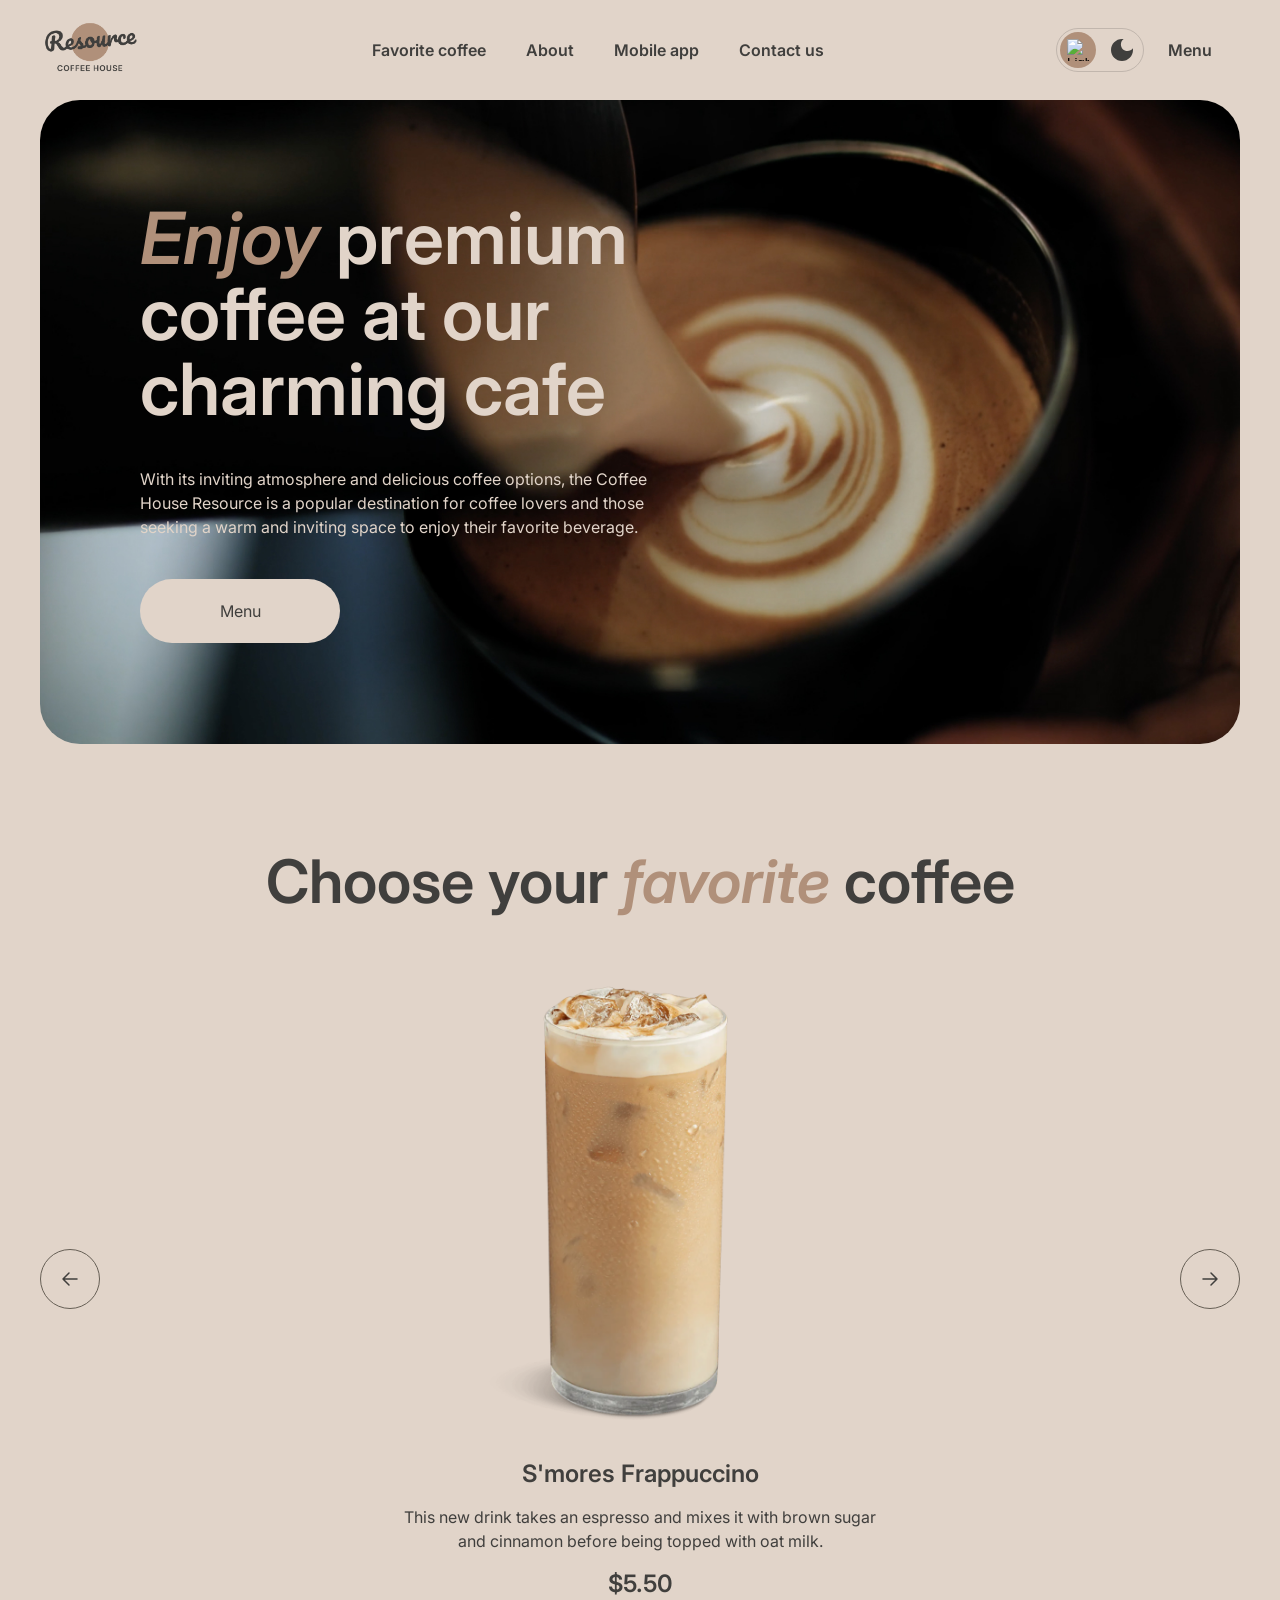
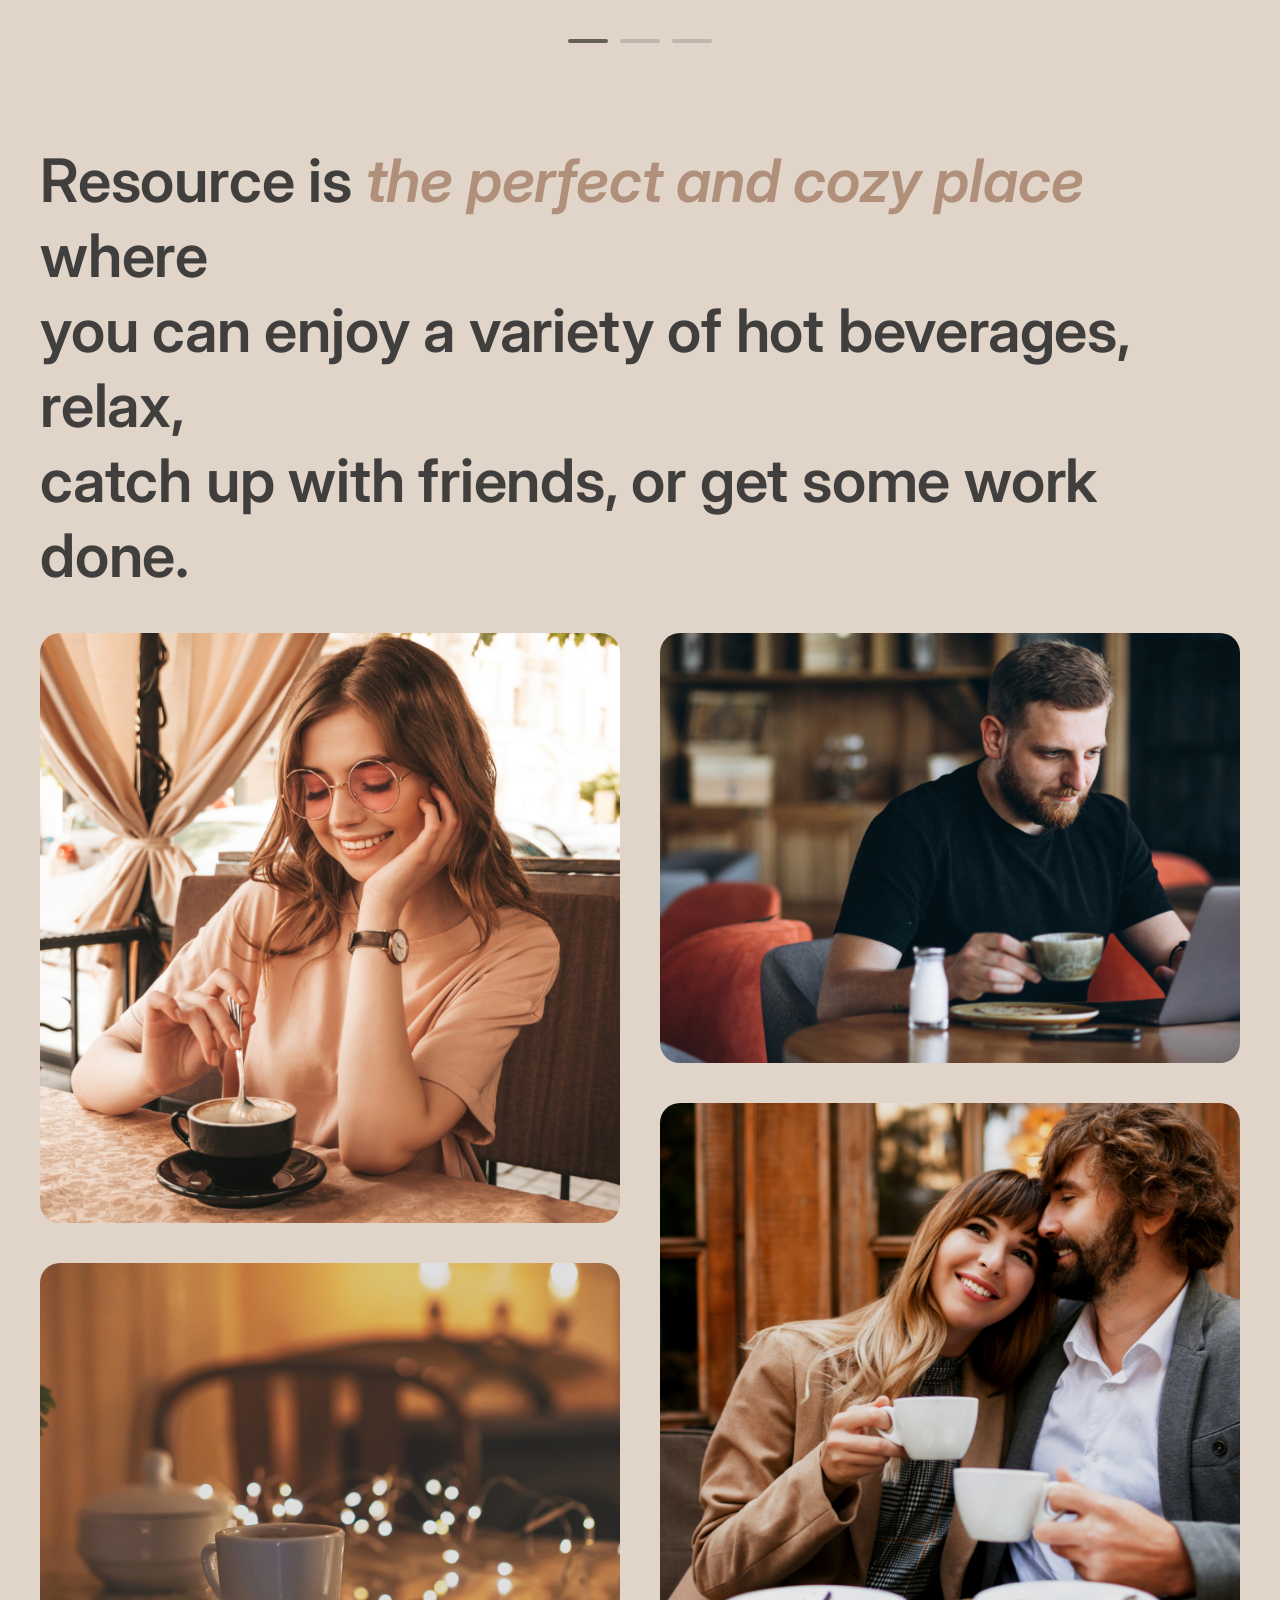
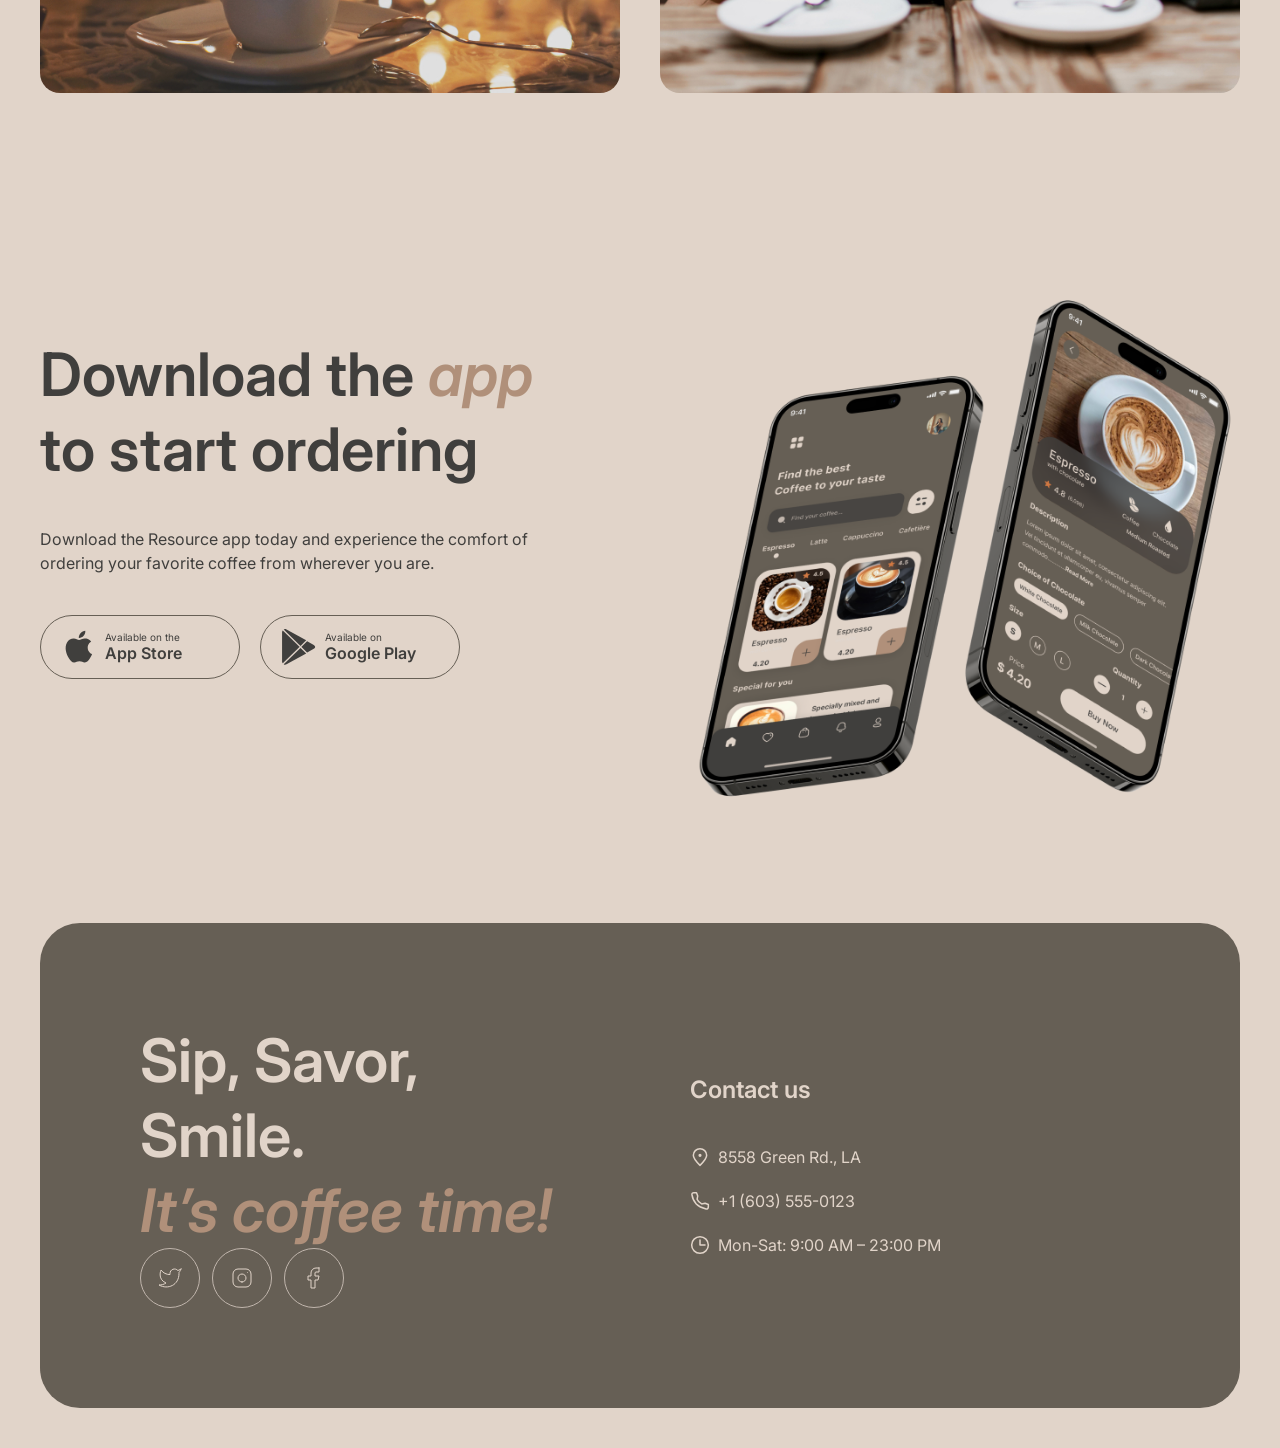
==== commit e528301c: "feat: update landing page" ====
--- a/index.html
+++ b/index.html
@@ -59,7 +59,7 @@
       <a class="menu-link" href="menu.html">
         <span>Menu</span>
         <span class="menu-link__icon">
-          <img src="assets/coffee-cup.png" alt="">
+          <img src="assets/coffee-cup-2.png" alt="">
         </span>
       </a>
 
@@ -92,7 +92,7 @@
           <a class="hero-section__button" href="#menu">
             <span class="hero-section__button-text">Menu</span>
             <span class="hero-section__button-icon">
-              <img src="assets/coffee-cup.png" alt="">
+              <img src="assets/coffee-cup-2.png" alt="">
             </span>
           </a>
         </div>
--- a/style.css
+++ b/style.css
@@ -20,6 +20,31 @@
 .header__logo img {
   width: 100px;
   height: 60px;
+}
+
+
+.menu-link {
+  display: inline-flex;
+  align-items: center;
+  gap: 8px;
+}
+
+.menu-link__icon {
+  display: inline-flex;
+  opacity: 0;
+  visibility: hidden;
+  transition: opacity 0.3s ease, visibility 0.3s ease;
+}
+
+.menu-link:hover .menu-link__icon {
+  opacity: 1;
+  visibility: visible;
+}
+
+.menu-link__icon img {
+  width: 20px;
+  height: 20px;
+  object-fit: contain;
 }
 
 .header__container {
@@ -79,8 +104,6 @@
   gap: 24px;
 }
 
-/* Theme switcher */
-
 .theme-switcher {
   width: 88px;
   height: 44px;
@@ -112,8 +135,6 @@
   object-fit: contain;
 }
 
-/* Light theme */
-
 .theme-switcher__sun {
   background-color: #B0907A;
 }
@@ -121,8 +142,6 @@
 .theme-switcher__moon {
   background-color: transparent;
 }
-
-/* Dark theme */
 
 .dark-theme .theme-switcher__sun {
   background-color: transparent;
@@ -141,8 +160,6 @@
 .header__mobile-menu-link {
   display: none;
 }
-
-/* Burger */
 
 .header__burger {
   display: none;
@@ -171,8 +188,6 @@
   transform: translateY(-3px) rotate(-45deg);
 }
 
-/* Dark theme */
-
 .dark-theme body {
   background-color: #403f3d;
   color: #e1d4c9;
@@ -197,8 +212,6 @@
 .dark-theme .header__burger-line {
   background-color: #e1d4c9;
 }
-
-/* Tablet / Mobile */
 
 @media (max-width: 1439px) {
   body {
